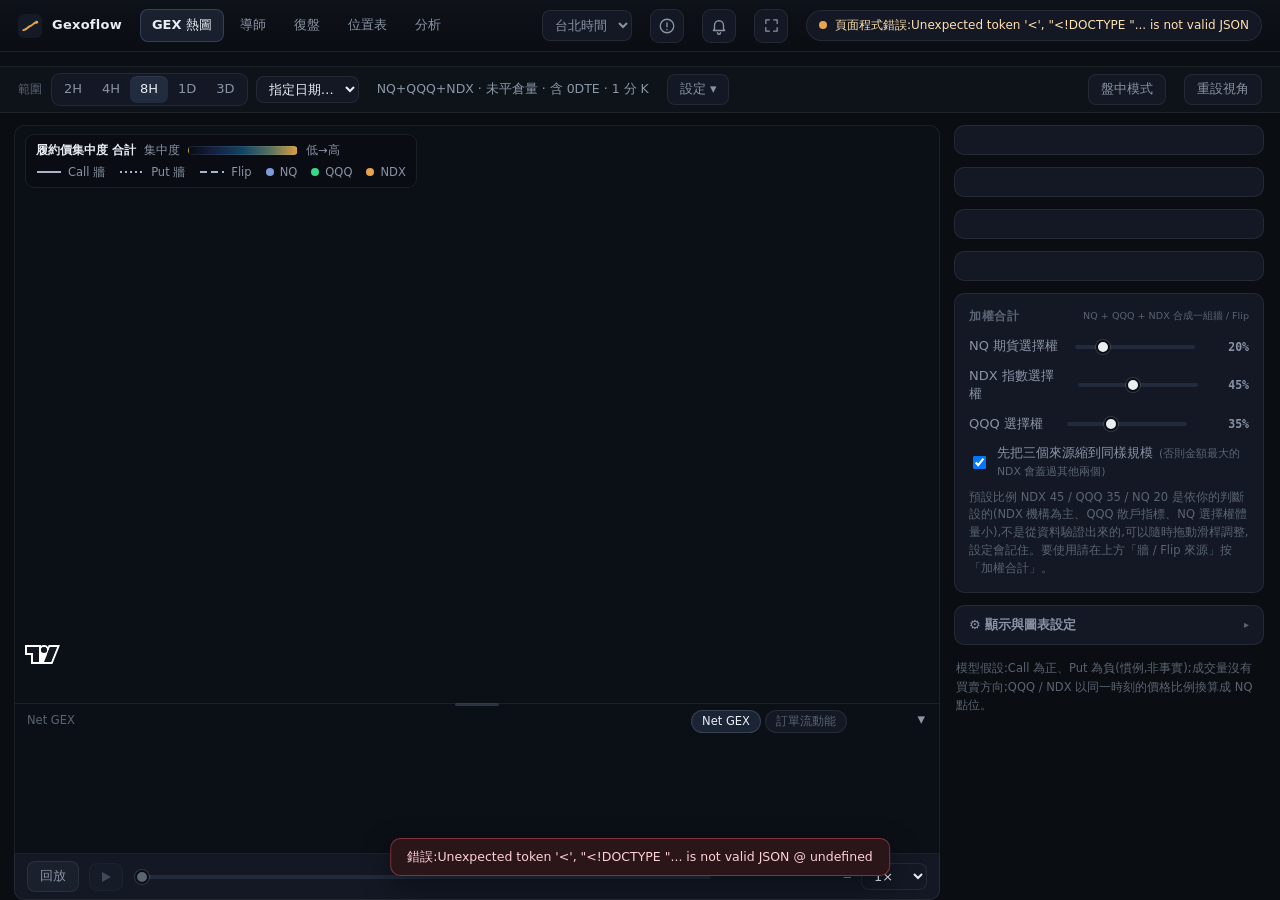
==== web/index.html @ 96965ccd "熱圖大單:0DTE 特別標注、popup 加到期資訊、移除觸/穿標記" ====
<!doctype html>
<html lang="zh-Hant">
<head>
<meta charset="utf-8">
<meta name="viewport" content="width=device-width, initial-scale=1">
<title>Gexoflow — NQ GEX 監控</title>
<link rel="icon" href="data:image/svg+xml,%3Csvg xmlns='http://www.w3.org/2000/svg' viewBox='0 0 32 32'%3E%3Crect width='32' height='32' rx='8' fill='%23151b26'/%3E%3Cpath d='M7 21.5 C 11.5 21.5 13.5 16.5 16.5 16 C 19 15.5 21.5 11 25 11' fill='none' stroke='%23e7a44c' stroke-width='2.6' stroke-linecap='round'/%3E%3Ccircle cx='25' cy='11' r='1.9' fill='%23e7a44c'/%3E%3C/svg%3E">
<link rel="stylesheet" href="style.css">
</head>
<body>
<div id="app">

  <header class="top">
    <div class="brand">
      <svg width="24" height="24" viewBox="0 0 32 32" aria-hidden="true"><rect width="32" height="32" rx="8" fill="#151b26"/><path d="M7 21.5 C 11.5 21.5 13.5 16.5 16.5 16 C 19 15.5 21.5 11 25 11" fill="none" stroke="#e7a44c" stroke-width="2.6" stroke-linecap="round"/><circle cx="25" cy="11" r="1.9" fill="#e7a44c"/></svg>
      <span>Gexoflow</span>
    </div>
    <nav class="tabs" id="tabs">
      <button class="on" data-tab="map">GEX 熱圖</button>
      <button data-tab="mentor">導師</button>
      <button data-tab="review">復盤</button>
      <button data-tab="table">位置表</button>
      <button data-tab="anly">分析</button>
      </nav>
    <div class="grow"></div>
    <label class="tzsel" title="圖上時間的時區">
      <select id="tz">
        <option value="Asia/Taipei">台北時間</option>
        <option value="America/New_York">紐約時間</option>
        <option value="UTC">UTC</option>
      </select>
    </label>
    <button class="hbtn" id="errbtn" title="錯誤紀錄(出錯時會亮起)" aria-label="錯誤紀錄"><svg width="18" height="18" viewBox="0 0 24 24" fill="none" stroke="currentColor" stroke-width="1.8" stroke-linecap="round" stroke-linejoin="round"><circle cx="12" cy="12" r="9"/><path d="M12 8v5M12 16.5v.5"/></svg><b id="errbadge" hidden>0</b></button>
    <button class="hbtn" id="bell" title="盤中特別情況(點開才會顯示)" aria-label="事件"><svg width="18" height="18" viewBox="0 0 24 24" fill="none" stroke="currentColor" stroke-width="1.8" stroke-linecap="round" stroke-linejoin="round"><path d="M6 16V11a6 6 0 0112 0v5l1.5 2h-15z"/><path d="M10 21a2 2 0 004 0"/></svg><b id="badge" hidden>0</b></button>
    <button class="hbtn" id="fs" title="全螢幕" aria-label="全螢幕"><svg width="17" height="17" viewBox="0 0 24 24" fill="none" stroke="currentColor" stroke-width="1.8" stroke-linecap="round" stroke-linejoin="round"><path d="M4 9V4h5M20 9V4h-5M4 15v5h5M20 15v5h-5"/></svg></button>
    <div class="pill" id="ofpill" hidden title="Bookmap 訂單流是否正在送資料"><i></i><span></span></div>
    <div class="pill" id="live"><i></i><span>連線中…</span></div>
  </header>
  <div class="glance" id="glance" role="status" aria-label="盤中摘要"></div>

  <!-- ============================== MAP ============================== -->
  <section id="view-map" class="view">
    <div class="toolbar" id="toolbar">
      <div class="grp"><span class="lbl">範圍</span>
        <div class="seg" data-key="range">
          <button data-v="2">2H</button><button data-v="4">4H</button><button data-v="8">8H</button><button data-v="24">1D</button><button data-v="72">3D</button>
        </div>
        <select id="daysel" title="看某一天的整個美股時段"><option value="">指定日期…</option></select>
      </div>
      <div class="tbx" id="tbx">
      <div class="grp"><span class="lbl">牆 / Flip 來源</span>
        <div class="chips" id="srcs">
          <button data-v="NQ" class="c-NQ">NQ</button><button data-v="QQQ" class="c-QQQ">QQQ</button><button data-v="NDX" class="c-NDX">NDX</button><button data-v="WGT" class="c-WGT" title="把 NQ、QQQ、NDX 依重要性加權合成一組牆與 Flip">加權合計</button>
        </div>
      </div>
      <div class="grp"><span class="lbl">權重</span>
        <div class="seg" data-key="basis"><button data-v="oi">未平倉量</button><button data-v="vol">成交量</button></div>
      </div>
      <div class="grp"><span class="lbl">到期日</span>
        <div class="seg" data-key="scope"><button data-v="all">全部</button><button data-v="ex0">排除0DTE</button><button data-v="zero">只看0DTE</button></div>
      </div>
      <div class="grp"><span class="lbl">K棒</span>
        <div class="seg" data-key="tf"><button data-v="1">1分</button><button data-v="5">5分</button><button data-v="15">15分</button></div>
      </div>
      <div class="grp tg"><span class="lbl">圖層</span>
        <div class="chips" id="layers">
          <button data-v="heat">熱圖</button><button data-v="lines">牆 / Flip</button><button data-v="band" title="每條牆與 Flip 旁邊的淡色支撐壓力帶">支撐壓力帶</button><button data-v="emband" title="今天 ±1σ 預期震幅:現價 ± 現價 × 近月(非0DTE)ATM 隱波 × √(1/365),上下兩條虛線 + 淡色通道">預期波動帶</button><button data-v="profile">側邊分布</button><button data-v="sub">副圖</button><button data-v="mscene" title="畫出 AI 導師最近一次的判定:從它說話的那根 K 線開始的方向箭頭、順向 40 點(判對)與反向 40 點(判錯)區間,以及它說的判錯價位;±40/30 分鐘是驗證用的規則,命中率未驗證">AI 判定窗</button><button data-v="mmarks" title="把 AI 導師的每則結論標在 K 線上:綠=命中、紅=未命中、灰=逾時/待結算;點標記看原文">AI 導師標記</button><button data-v="events">事件</button><button data-v="flmark" title="Bookmap 訂單流事件:吸收(盾牌)、冰山(菱形)、力竭(圓圈)、掃單(粗箭頭)。綠=偏多含意、紅=偏空含意;滑鼠移到上面看說明。需要 Windows 的 Bookmap bridge 更新版;規則是推測,未驗證">訂單流事件</button><button data-v="sqrib" title="主圖最上方一條細帶:綠 = 主動買盤動能,紅 = 主動賣盤動能(預設關閉)">動能條</button>
        </div>
      </div>
      <button class="ghost tmoreBtn" id="moreBtn" title="顯示/隱藏進階控制">更多 ▾</button>
      <div class="tmore" id="tmore" hidden>
        <div class="grp"><span class="lbl">熱圖類型</span>
          <div class="seg" data-key="heatMode"><button data-v="strike" title="各履約價上的選擇權部位有多集中">履約價集中度</button><button data-v="profile" title="假設價格到了某個位置,整體 GEX 會變成多少(flip 就是這條曲線過零的地方)">GEX 壓力</button><button data-v="charm" title="隨時間流逝,各價位的 delta 每天會增減多少">Charm</button></div>
        </div>
        <div class="grp"><span class="lbl">熱圖來源</span>
          <div class="seg" data-key="heatSrc"><button data-v="ALL">合計</button><button data-v="NQ">NQ</button><button data-v="QQQ">QQQ</button><button data-v="NDX">NDX</button></div>
        </div>
        <div class="grp"><span class="lbl">顯示</span>
          <div class="seg" data-key="lens" id="lensSeg"><button data-v="abs"></button><button data-v="net"></button><button data-v="call"></button><button data-v="put"></button></div>
        </div>
        <div class="grp"><span class="lbl">價格分組</span>
          <select id="bucket">
            <option value="5">5 點</option><option value="10">10 點</option><option value="25">25 點</option><option value="50">50 點</option><option value="100">100 點</option>
          </select>
        </div>
      </div>
      </div>
      <span class="tbsum" id="tbsum"></span>
      <button class="ghost" id="tbToggle" title="展開/收起圖表設定(來源、權重、到期日、K 棒、圖層…)">設定 ▾</button>
      <div class="grow"></div>
      <button class="ghost" id="preset" title="一鍵切到盤中常用設定:近 2 小時、加權合計、含 0DTE、1 分 K、導師標記開">盤中模式</button>
      <button class="ghost" id="reset" title="恢復縮放 (R)">重設視角</button>
    </div>

    <div class="body">
      <div class="stage">
        <div class="chartwrap">
          <div id="chart"></div>
          <div class="legend" id="legend"></div>
          <div class="tip" id="tip" hidden></div>
          <div class="sbar" id="sbar" hidden role="status"></div>
          <div class="busy" id="busy" hidden><span></span>計算牆與 flip…</div>
          <div class="empty" id="empty" hidden></div>
          <div class="evcard" id="evcard" hidden></div>
          <div class="drawer" id="drawer" hidden>
            <div class="dhead"><b>盤中特別情況</b><button class="x" id="drawerX" aria-label="關閉">×</button></div>
            <div class="dfilter" id="evFilter"><button data-v="surge">大量成交</button></div>
            <div class="dlist" id="dlist"></div>
            <div class="dfoot">只會在你點開時顯示,不會自己跳出來。</div>
          </div>
          <div class="mmini" id="mmini" hidden>
            <div class="mminiHead"><b>盤面指標(規則)</b><button class="x" id="mminiX" aria-label="關閉">×</button></div>
            <div class="mminiBody" id="mminiBody">—</div>
          </div>
        </div>
        <div class="subwrap" id="subwrap">
          <div class="subResize" id="subResize" title="上下拖曳調整副圖高度(雙擊恢復預設)"></div>
          <button class="subFold" id="subFold" title="收合/展開副圖" aria-label="收合副圖">▾</button>
          <div class="subtabs" id="subtabs"><button data-v="net" class="on">Net GEX</button><button data-v="sq" title="Bookmap 訂單流:累積 Delta 與每分鐘主動買賣淨量">訂單流動能</button></div>
          <div class="subtitle" id="subtitle">Net GEX</div>
          <div id="subchart"></div>
        </div>
        <div class="replay" id="replay">
          <button class="rbtn" id="rToggle" title="進入回放:用時間軸看每個時間點的熱圖與關卡">回放</button>
          <button class="rbtn icon" id="rPlay" disabled aria-label="播放">
            <svg width="14" height="14" viewBox="0 0 14 14"><path d="M3 2l9 5-9 5z" fill="currentColor"/></svg>
          </button>
          <input type="range" id="rSlider" min="0" max="0" value="0" disabled>
          <span class="rtime" id="rTime">—</span>
          <select id="rSpeed" title="播放速度"><option value="1">1×</option><option value="2">2×</option><option value="5">5×</option><option value="10">10×</option></select>
        </div>
      </div>

      <aside class="side">
        <div class="card" id="cardPrice"></div>
        <div class="card" id="cardRegime"></div>
        <div class="card" id="cardLevels"></div>
        <div class="card" id="cardBook"></div>
        <div class="card" id="cardWgt">
          <h3>加權合計<small>NQ + QQQ + NDX 合成一組牆 / Flip</small></h3>
          <label class="row"><span>NQ 期貨選擇權</span><input type="range" id="wNQ" min="0" max="100" step="5"><b id="wlNQ" class="wl"></b></label>
          <label class="row"><span>NDX 指數選擇權</span><input type="range" id="wNDX" min="0" max="100" step="5"><b id="wlNDX" class="wl"></b></label>
          <label class="row"><span>QQQ 選擇權</span><input type="range" id="wQQQ" min="0" max="100" step="5"><b id="wlQQQ" class="wl"></b></label>
          <label class="row chk"><input type="checkbox" id="wnorm"><span>先把三個來源縮到同樣規模<small>(否則金額最大的 NDX 會蓋過其他兩個)</small></span></label>
          <div class="note">預設比例 NDX 45 / QQQ 35 / NQ 20 是依你的判斷設的(NDX 機構為主、QQQ 散戶指標、NQ 選擇權體量小),不是從資料驗證出來的,可以隨時拖動滑桿調整,設定會記住。要使用請在上方「牆 / Flip 來源」按「加權合計」。</div>
        </div>
        <button class="settoggle" id="setToggle" type="button">⚙ 顯示與圖表設定 <span class="caret" id="setCaret">▸</span></button>
        <div id="setWrap" hidden>
        <div class="card" id="cardSettings">
          <h3>顯示調整</h3>
          <label class="row"><span>K棒配色</span><select id="candleStyle"><option value="mono">黑白</option><option value="rg">紅綠</option></select></label>
          <label class="row"><span>熱圖濃度</span><input type="range" id="alpha" min="20" max="100" step="5"></label>
          <label class="row"><span>對比拉開<small>(強調次要價位)</small></span><input type="range" id="compress" min="25" max="100" step="5"></label>
          <label class="row"><span>壓力帶寬度<small>(牆上下各幾點)</small></span><input type="range" id="bandW" min="5" max="80" step="5"></label>
          <label class="row"><span>壓力帶濃度</span><input type="range" id="bandA" min="10" max="90" step="5"></label>
          <label class="row chk"><input type="checkbox" id="follow"><span>滑鼠移動時,側邊分布跟著游標</span></label>
        </div>
        <div class="card" id="cardColors">
          <h3>熱圖顏色</h3>
          <label class="row"><span>配色組合</span><select id="palPreset"></select></label>
          <div class="pick"><label>集中度 低<input type="color" id="cLow"></label><label>中<input type="color" id="cMid"></label><label>高<input type="color" id="cHigh"></label></div>
          <div class="pick"><label>正值 / Call<input type="color" id="cPos"></label><label>負值 / Put<input type="color" id="cNeg"></label></div>
          <div class="pick"><label>牆線 NQ<input type="color" id="lcNQ"></label><label>QQQ<input type="color" id="lcQQQ"></label><label>NDX<input type="color" id="lcNDX"></label><label>加權<input type="color" id="lcWGT"></label></div>
          <div class="cbar" id="palBar"></div>
        </div>
        <div class="card" id="cardChart">
          <h3>圖表控制</h3>
          <label class="row chk"><input type="checkbox" id="gridH"><span>水平格線</span></label>
          <label class="row chk"><input type="checkbox" id="gridV"><span>垂直格線</span></label>
          <label class="row"><span>十字線</span><select id="cross"><option value="normal">自由</option><option value="magnet">吸附 K 棒</option><option value="hidden">隱藏</option></select></label>
          <label class="row"><span>價格軸</span><select id="pmode"><option value="0">一般</option><option value="1">對數</option><option value="2">百分比</option></select></label>
          <label class="row chk"><input type="checkbox" id="auto"><span>價格軸自動縮放<small>(關閉後可上下拖曳、Alt+滾輪縮放價格)</small></span></label>
          <label class="row chk"><input type="checkbox" id="pline"><span>現價線</span></label>
          <label class="row chk"><input type="checkbox" id="llabels"><span>關卡文字標籤</span></label>
          <label class="row chk"><input type="checkbox" id="stay"><span>滾輪縮放時固定最新 K 棒</span></label>
          <label class="row"><span>牆 / Flip 線粗細</span><input type="range" id="lw" min="1" max="6" step="1"></label>
          <label class="row"><span>右側留白</span><input type="range" id="roff" min="0" max="40" step="1"></label>
          <div class="btnrow"><button class="ghost" id="sideToggle">收起側欄</button><button class="ghost" id="reset2">重設視角</button></div>
        </div>
        </div>
        <p class="foot">模型假設:Call 為正、Put 為負(慣例,非事實);成交量沒有買賣方向;QQQ / NDX 以同一時刻的價格比例換算成 NQ 點位。</p>
      </aside>
    </div>
  </section>

  <!-- ============================== TABLE ============================== -->
  <section id="view-table" class="view hidden">
    <div class="tablepage">
      <div class="panel">
        <div class="phead"><h2>目前這一刻的關卡</h2><span class="muted" id="tNow"></span></div>
        <div id="tMatrix"></div>
      </div>
      <div class="panel">
        <div class="phead"><h2>每日首波關卡紀錄</h2>
          <div class="ctrl">
            <select id="hSrc"><option>NQ</option><option>QQQ</option><option>NDX</option><option>SUM</option></select>
            <select id="hBasis"><option value="OI">未平倉量</option><option value="VOL">成交量</option></select>
            <select id="hScope"><option value="ALL">全部到期日</option><option value="EX0">排除0DTE</option></select>
          </div>
        </div>
        <div id="tHist"></div>
      </div>
      <div class="panel">
        <div class="phead"><h2>最活躍履約價</h2>
          <div class="ctrl">
            <span class="muted" id="flowNow"></span>
            <select id="flowSrc"><option>NQ</option><option>QQQ</option><option>NDX</option></select>
            <select id="flowN"><option value="10">前 10</option><option value="20" selected>前 20</option><option value="40">前 40</option></select>
          </div>
        </div>
        <div class="flowsub">「成交增量」是兩次快照之間成交量的差,代表該履約價這段時間的熱度(成交量沒有買賣方向,所以不是多空訊號)。點選任一列會跳到地圖並定位該價位。</div>
        <div id="tFlow"></div>
      </div>
    </div>
  </section>

  <!-- ============================== ANALYSIS ============================== -->
  <section id="view-anly" class="view hidden">
    <div class="anlybar">
      <div class="grp"><span class="lbl">範圍</span>
        <div class="seg" data-key="range"><button data-v="2">2H</button><button data-v="4">4H</button><button data-v="8">8H</button><button data-v="24">1D</button><button data-v="72">3D</button></div>
      </div>
      <div class="grp" id="anlyPcrBasisGrp"><span class="lbl">P/C 基準</span>
        <div class="seg" data-key="anlyPcrBasis"><button data-v="vol">成交量</button><button data-v="oi">未平倉量</button></div>
      </div>
      <div class="grp" id="anlySkewSrcGrp" hidden><span class="lbl">偏斜來源</span>
        <div class="chips" id="anlySkewSrc"><button data-v="NQ" class="c-NQ">NQ</button><button data-v="QQQ" class="c-QQQ">QQQ</button><button data-v="NDX" class="c-NDX">NDX</button></div>
      </div>
      <div class="grp" id="anlyDivBasisGrp" hidden><span class="lbl">權重</span>
        <div class="seg" data-key="anlyDivBasis"><button data-v="oi">未平倉量</button><button data-v="vol">成交量</button></div>
      </div>
      <div class="grp" id="anlyDivScopeGrp" hidden><span class="lbl">到期日</span>
        <div class="seg" data-key="anlyDivScope"><button data-v="all">全部</button><button data-v="ex0">排除0DTE</button><button data-v="zero">只看0DTE</button></div>
      </div>
      <div class="grow"></div>
      <div class="anlytabs" id="anlyTabs">
        <button data-v="pcr">Put/Call 比</button>
        <button data-v="skew">IV 偏斜</button>
        <button data-v="div">三來源分歧</button>
      </div>
    </div>
    <div class="anlybody">
      <div class="anlyhead">
        <h2 id="anlyTitle">Put/Call 比</h2>
        <p id="anlySub"></p>
      </div>
      <div class="anlycharts">
        <div class="anlychart" id="pcrChart"></div>
        <div class="anlychart" id="skewChart" hidden></div>
        <div id="divCol" hidden>
          <div class="anlychart" id="divChart"></div>
          <div class="anlychart anlychart-sm" id="divSpreadChart"></div>
        </div>
      </div>
      <div class="anlynote" id="anlyNote"></div>
    </div>
  </section>

  <!-- ============================== MENTOR ============================== -->
  <section id="view-mentor" class="view hidden">
    <div class="mentorbar">
      <div class="grp"><span class="lbl">AI 導師自己整理原始數據下判斷(手動按);下方「盤面指標」是規則計分,不是導師</span></div>
      <div class="grow"></div>
      <button class="ghost" id="mentorRefresh" title="重新讀取下方「盤面指標」(規則計分)">更新盤面指標</button>
    </div>
    <div class="mentorbody">
      <div class="mentorcard aiCard" id="aiCard">
        <div class="aiHead"><b>AI 導師</b><small>原始數據版 · 手動觸發 · 自己整理數據、自己下判斷;每次判斷都存檔,用 ±40 點 / 30 分鐘自動判對錯</small></div>
        <div class="aiAsk">
          <input id="aiQ" type="text" placeholder="(選填)補充你的問題或情境,例如:剛剛跌破 29700,現在怎麼看?">
          <button class="ghost aiGo" id="aiGo">請 AI 導師看盤</button>
        </div>
        <div class="aiStatus" id="aiStatus">按下去會把最新原始數據(約 1 萬到 3 萬 token)送給 AI,要等 30–90 秒;每次估計不到 0.02 美元。</div>
        <div id="aiOut"></div>
        <div class="msec fold"><h4>AI 導師今天的紀錄與成績<small>點開看</small></h4><div id="aiHist" class="aiHist">讀取中…</div></div>
      </div>
      <div style="height:18px"></div>
      <div class="mentorcard" id="mentorCard">
        <div class="ruleTag"><b>盤面指標</b><small>規則計分(不是導師)· 價格動量占最大權重,方向容易跟著走勢跑,只當參考;AI 導師的結論看上面那張</small></div>
        <div class="mhead">
          <div class="mdir" id="mDir"><span class="arr">—</span><b>等待資料</b><em></em></div>
          <div class="mgauge">
            <div class="mgaugeTrack" id="mGaugeTrack"><span id="mGaugeMark"></span></div>
            <div class="mgaugeLbl"><span>偏空</span><span>0</span><span>偏多</span></div>
          </div>
          <div class="mconf">
            <svg viewBox="0 0 72 72"><circle class="bg" cx="36" cy="36" r="30"/><circle class="fg" id="mConfArc" cx="36" cy="36" r="30"/></svg>
            <span class="mconfNum" id="mConf">—</span>
            <span class="mconfLbl">信心度</span>
          </div>
        </div>
        <p class="mmeta" id="mMeta"></p>
        <p class="msplit" id="mSplit"></p>
        <p class="mheadline" id="mHeadline"></p>
        <div class="msec"><h4>盤面指標圖<small>規則版方向 + 價位 · 色塊=±40 點判定窗(未驗證)</small></h4><div id="mLadder"></div></div>
        <div class="msec"><h4>關鍵價位</h4><div class="mkeys" id="mKeys"></div></div>
        <div class="mverify" id="mVerify" hidden></div>
        <div class="msec" style="border-top:1px solid var(--line);padding-top:12px">
          <h4>問導師(舊版)<small>吃的是整理過的數據(含規則版方向分數),只當快速問答;要正式判斷請用上面的 AI 導師</small></h4>
          <div style="display:flex;gap:8px;margin-top:8px">
            <input id="askInput" type="text" placeholder="例如:現在適合做多嗎?停損放哪?" style="flex:1;min-width:0;background:var(--panel);border:1px solid var(--line);border-radius:8px;padding:8px 10px;color:var(--text);font-size:13px">
            <button class="ghost" id="askSend">送出</button>
          </div>
          <div style="margin-top:10px">
            <button class="ghost" id="askPlay" hidden>唸出來</button>
          </div>
          <div id="askAnswer" style="margin-top:10px;white-space:pre-wrap;color:var(--text);line-height:1.65;font-size:13px"></div>
          <div id="askLadder"></div>
        </div>
        <div class="msec fold closed"><h4>導師完整說明<small>點開看整段文字</small></h4><div class="mnarr" id="mNarrative"></div></div>
        <div class="msec"><h4>即時多空儀表板<small>各指標當下多空 · 隨快照自動更新</small></h4>
          <div class="mdash" id="mGauge"></div>
        </div>
        <div class="msrcs" id="mSrcs"></div>
        <div class="msec fold closed"><h4>交易者視角<small>NQ 期貨交易者 · 0DTE 結構反推,非真實 DOM</small></h4><div id="mTrader"></div></div>
        <div class="msec fold closed"><h4>參與者結構<small>NQ / QQQ / NDX · 0DTE · 價內 / 價外 / 深價外 · 結構推測,非實際大單</small></h4><div id="mParts"></div></div>
        <div class="msec fold closed"><h4>做市商對沖<small>0DTE</small></h4><p class="mdeal" id="mDealer"></p></div>
        <div class="msec fold closed"><h4>未來五分鐘</h4><p class="mshort" id="mShort"></p></div>
        <div class="msec fold closed"><h4>細部訊號<small>NQ 來源</small></h4><div class="msigs" id="mSigs"></div></div>
        <p class="mdisclaimer" id="mDisclaimer"></p>
      </div>
    </div>
  </section>

  <section id="view-review" class="view hidden">
    <div class="mentorbar">
      <div class="grp"><span class="lbl">導師每則評論都存檔;程式用 1 分 K 判定之後 30 分鐘先碰 +40 還是 −40(對錯不由 AI 決定)</span></div>
    </div>
    <div class="mentorbody">
      <div class="mentorcard" id="reviewCard">
        <div class="msec" id="mDailyBox"><h4>導師日結<small>評論存檔 · 命中率對照永遠做多 / 做空</small></h4>
          <div class="mdailyBar">
            <input type="date" id="dailyDay"> <select id="dailyScope"><option value="session">盤中 09:30–13:30 ET</option><option value="all">全天</option></select>
            <button class="ghost" id="dailyLoad">載入</button> <button class="ghost" id="dailyGen">請導師寫總結</button>
          </div>
          <div id="dailyOut" class="mdailyOut"></div>
        </div>
      </div>
    </div>
  </section>

</div>
<div class="errdrawer" id="errdrawer" hidden>
  <div class="errdhead"><b>錯誤紀錄</b><span class="errdsub">出錯時會自動記在這裡,不用再查伺服器 log</span><button class="x" id="errdrawerX" aria-label="關閉">×</button></div>
  <div class="errlist" id="errlist"></div>
  <div class="errdft"><button class="ghost" id="errClear">清空顯示</button><span>伺服器端最多保留最近 100 筆</span></div>
</div>
<div class="toast" id="toast" hidden></div>
<script src="lwc.js"></script>
<script src="app.js"></script>
</body>
</html>
---- web/style.css ----
:root{
  --bg:#0a0d12; --bg2:#0e1219; --panel:#131824; --panel2:#1a212c; --line:rgba(255,255,255,.075); --line2:rgba(255,255,255,.13);
  --text:#e9edf4; --muted:#8a93a4; --dim:#5a6472;
  --up:#2bc08b; --dn:#ff5c6c; --amber:#e7a44c; --blue:#7d9bd9; --accent:#e7a44c;
  --NQ:#7d9bd9; --QQQ:#39d98a; --NDX:#e7a44c;
  --r:10px; --mono:ui-monospace,"SF Mono",SFMono-Regular,Menlo,Consolas,monospace;
  --sans:-apple-system,BlinkMacSystemFont,"SF Pro Text","PingFang TC","Noto Sans TC","Microsoft JhengHei",system-ui,sans-serif;
}
*{box-sizing:border-box}
html,body{height:100%;margin:0}
body{background:var(--bg);color:var(--text);font:13px/1.45 var(--sans);-webkit-font-smoothing:antialiased;overflow:hidden}
button,select,input{font:inherit;color:inherit}
button{cursor:pointer}
.hidden,[hidden]{display:none!important}
.grow{flex:1}
.muted{color:var(--muted)}
#app{display:flex;flex-direction:column;height:100vh}

/* ---------- header ---------- */
.top{display:flex;align-items:center;gap:18px;height:52px;padding:0 18px;border-bottom:1px solid var(--line);background:linear-gradient(180deg,#0e1219,#0a0d12)}
.brand{display:flex;align-items:center;gap:10px;font-weight:650;letter-spacing:.02em}
.tabs{display:flex;gap:4px}
.tabs button{background:none;border:0;padding:7px 12px;border-radius:8px;color:var(--muted);font-weight:550}
.tabs button:hover{color:var(--text);background:rgba(255,255,255,.04)}
.tabs button.on{color:var(--text);background:rgba(125,155,217,.12);box-shadow:inset 0 0 0 1px rgba(125,155,217,.25)}
.tzsel select{background:var(--panel);border:1px solid var(--line);border-radius:8px;padding:6px 8px;color:var(--muted)}
.pill{display:flex;align-items:center;gap:8px;padding:6px 12px;border-radius:999px;background:var(--panel);border:1px solid var(--line);color:var(--muted);font-size:12px;white-space:nowrap}
.pill i{width:8px;height:8px;border-radius:50%;background:var(--dim)}
.pill.live{color:#bff0dc}.pill.live i{background:var(--up);box-shadow:0 0 0 0 rgba(38,201,139,.6);animation:pulse 2s infinite}
.pill.warn{color:#ffe0b0}.pill.warn i{background:var(--amber)}
.pill.bad{color:#ffd3d8;border-color:rgba(255,92,108,.45)}.pill.bad i{background:var(--dn)}
.sbar{position:absolute;top:10px;left:50%;transform:translateX(-50%);z-index:8;max-width:calc(100% - 200px);padding:8px 16px;border-radius:10px;font-size:13px;line-height:1.5;text-align:center;backdrop-filter:blur(4px)}
.sbar.bad{background:rgba(255,92,108,.16);border:1px solid rgba(255,92,108,.55);color:#ffd3d8}
.sbar.warn{background:rgba(231,164,76,.14);border:1px solid rgba(231,164,76,.5);color:#ffe0b0}
@media (max-width:700px){.sbar{max-width:calc(100% - 24px);font-size:12px}}
@keyframes pulse{0%{box-shadow:0 0 0 0 rgba(38,201,139,.55)}70%{box-shadow:0 0 0 7px rgba(38,201,139,0)}100%{box-shadow:0 0 0 0 rgba(38,201,139,0)}}

/* ---------- toolbar ---------- */
.view{flex:1;min-height:0;display:flex;flex-direction:column}
.toolbar{display:flex;flex-wrap:wrap;align-items:center;gap:8px 18px;padding:10px 18px;border-bottom:1px solid var(--line);background:var(--bg2)}
.grp{display:flex;align-items:center;gap:8px}
.lbl{color:var(--dim);font-size:11.5px;letter-spacing:.04em}
.seg{display:inline-flex;background:var(--panel);border:1px solid var(--line);border-radius:9px;padding:2px}
.seg button{background:none;border:0;padding:4px 10px;border-radius:7px;color:var(--muted);white-space:nowrap}
.seg button:hover{color:var(--text)}
.seg button.on{background:#222c3f;color:var(--text);box-shadow:0 1px 0 rgba(255,255,255,.06) inset}
.chips{display:inline-flex;gap:6px}
.chips button{background:var(--panel);border:1px solid var(--line);color:var(--dim);border-radius:999px;padding:4px 11px}
.chips button:hover{color:var(--text)}
.chips button.on{color:var(--text);border-color:var(--line2);background:#1b2434}
#srcs button.on{color:#0a0d12;font-weight:650;border-color:transparent}
#srcs .c-NQ.on{background:var(--NQ)}#srcs .c-QQQ.on{background:var(--QQQ)}#srcs .c-NDX.on{background:var(--NDX)}
select{background:var(--panel);border:1px solid var(--line);border-radius:8px;padding:4px 8px;color:var(--text)}
.ghost{background:var(--panel);border:1px solid var(--line);border-radius:8px;padding:5px 12px;color:var(--muted)}
.ghost:hover{color:var(--text);border-color:var(--line2)}

/* ---------- body ---------- */
.body{flex:1;min-height:0;display:grid;grid-template-columns:minmax(0,1fr) 340px}
.stage{display:flex;flex-direction:column;min-width:0;min-height:0;padding:12px 0 0 14px}
.chartwrap{position:relative;flex:1;min-height:200px;border:1px solid var(--line);border-radius:var(--r) var(--r) 0 0;background:#0b0f16;overflow:hidden}
#chart{position:absolute;inset:0}
.legend{position:absolute;left:10px;top:8px;z-index:3;pointer-events:none;display:flex;flex-direction:column;gap:5px;max-width:72%;padding:7px 10px;border-radius:9px;background:rgba(10,13,19,.74);border:1px solid var(--line);backdrop-filter:blur(4px)}
.legend .ohlc{font:12px var(--mono);color:var(--muted)}
.legend .ohlc b{color:var(--text);font-weight:600;margin-right:10px}
.legend .keys{display:flex;flex-wrap:wrap;gap:4px 14px;font-size:11.5px;color:var(--muted)}
.legend .k{display:inline-flex;align-items:center;gap:6px}
.legend svg{display:block}
.tip{position:absolute;z-index:5;pointer-events:none;min-width:190px;padding:10px 12px;border-radius:10px;background:rgba(17,22,32,.96);border:1px solid var(--line2);box-shadow:0 10px 30px rgba(0,0,0,.45);font-size:12px;backdrop-filter:blur(6px)}
.tip .t{color:var(--muted);margin-bottom:6px;font-size:11.5px}
.tip .big{font:600 14px var(--mono);margin-bottom:6px}
.tip .r{display:flex;justify-content:space-between;gap:16px;font:12px var(--mono)}
.tip .r span:first-child{color:var(--muted);font-family:var(--sans)}
.up{color:var(--up)}.dn{color:var(--dn)}
.busy{position:absolute;right:92px;top:12px;z-index:4;display:flex;align-items:center;gap:8px;padding:5px 10px;border-radius:999px;background:rgba(17,22,32,.9);border:1px solid var(--line);color:var(--muted);font-size:11.5px}
.busy span{width:10px;height:10px;border-radius:50%;border:2px solid var(--line2);border-top-color:var(--accent);animation:spin .8s linear infinite}
@keyframes spin{to{transform:rotate(360deg)}}
.empty{position:absolute;inset:0;z-index:6;display:flex;align-items:center;justify-content:center;text-align:center;color:var(--muted);background:#0b0f16;padding:30px;line-height:1.8}
.subwrap{position:relative;height:150px;border:1px solid var(--line);border-top:0;background:#0b0f16}
.subwrap.off{display:none}
.subwrap.tall{height:210px}
#subchart{position:absolute;inset:0}
.subtabs{position:absolute;right:92px;top:6px;z-index:4;display:flex;gap:4px}
.subtabs button{background:var(--panel);border:1px solid var(--line);color:var(--dim);border-radius:999px;padding:2px 10px;font-size:11.5px}
.subtabs button:hover{color:var(--text)}
.subtabs button.on{color:var(--text);border-color:var(--line2);background:#1b2434}
.subtitle{position:absolute;left:12px;top:8px;z-index:3;color:var(--dim);font-size:11.5px;pointer-events:none}
.replay{display:flex;align-items:center;gap:10px;height:46px;padding:0 12px;border:1px solid var(--line);border-top:0;border-radius:0 0 var(--r) var(--r);background:var(--panel)}
.rbtn{background:var(--panel2);border:1px solid var(--line);border-radius:8px;padding:5px 12px;color:var(--muted)}
.rbtn:hover:not(:disabled){color:var(--text);border-color:var(--line2)}
.rbtn.on{color:#0a0d12;background:var(--amber);border-color:transparent;font-weight:650}
.rbtn.icon{padding:6px 9px;display:inline-flex}
.rbtn:disabled{opacity:.4;cursor:default}
.rtime{min-width:128px;text-align:right;font:12px var(--mono);color:var(--muted)}
input[type=range]{-webkit-appearance:none;appearance:none;background:transparent;height:20px;flex:1}
input[type=range]::-webkit-slider-runnable-track{height:4px;border-radius:4px;background:#222b3c}
input[type=range]::-webkit-slider-thumb{-webkit-appearance:none;width:14px;height:14px;margin-top:-5px;border-radius:50%;background:var(--text);border:2px solid #0a0d12;box-shadow:0 0 0 1px var(--line2)}
input[type=range]:disabled::-webkit-slider-thumb{background:var(--dim)}
input[type=range]::-moz-range-track{height:4px;border-radius:4px;background:#222b3c}
input[type=range]::-moz-range-thumb{width:12px;height:12px;border-radius:50%;background:var(--text);border:2px solid #0a0d12}

/* ---------- side ---------- */
.side{overflow:auto;padding:12px 16px 20px 14px;display:flex;flex-direction:column;gap:12px}
.card{background:var(--panel);border:1px solid var(--line);border-radius:var(--r);padding:14px}
.card h3{margin:0 0 10px;font-size:11.5px;font-weight:600;letter-spacing:.06em;color:var(--dim);text-transform:none;display:flex;justify-content:space-between;align-items:center}
.card h3 small{font-weight:400;color:var(--dim);letter-spacing:0}
.px{display:flex;align-items:baseline;gap:10px}
.px .n{font:650 28px var(--mono);letter-spacing:-.01em}
.px .d{font:13px var(--mono)}
.sub{color:var(--muted);font-size:12px;margin-top:4px}
.srcrow{display:grid;grid-template-columns:44px 1fr auto;gap:2px 10px;align-items:center;padding:9px 0;border-top:1px solid var(--line)}
.srcrow:first-of-type{border-top:0;padding-top:2px}
.srcrow .nm{font-weight:650;display:flex;align-items:center;gap:6px}
.srcrow .nm i{width:8px;height:8px;border-radius:50%}
.srcrow .fl{font:13px var(--mono)}
.srcrow .badge{justify-self:end;font-size:11px;padding:2px 8px;border-radius:999px;border:1px solid var(--line2);color:var(--muted)}
.badge.above{color:#bff0dc;border-color:rgba(38,201,139,.4);background:rgba(38,201,139,.08)}
.badge.below{color:#ffc3ca;border-color:rgba(255,92,108,.4);background:rgba(255,92,108,.08)}
.srcrow .meta{grid-column:2 / 4;font-size:11.5px;color:var(--muted)}
.note{margin-top:8px;color:var(--dim);font-size:11.5px;line-height:1.55}
.lv{display:grid;grid-template-columns:10px 1fr auto auto;gap:8px;align-items:center;padding:6px 0;border-top:1px solid var(--line)}
.lv:first-of-type{border-top:0}
.lv i{width:10px;height:3px;border-radius:2px}
.lv .p{font:12.5px var(--mono)}
.lv .dist{font:12px var(--mono);min-width:64px;text-align:right}
.lv .nm{color:var(--text);font-size:12.5px}
.row{display:flex;align-items:center;justify-content:space-between;gap:12px;margin:8px 0;color:var(--muted)}
.row small{color:var(--dim);margin-left:6px}
.row input[type=range]{max-width:120px}
.row.chk{justify-content:flex-start;gap:8px;line-height:1.4}
.foot{margin:2px 2px 0;color:var(--dim);font-size:11.5px;line-height:1.6}

/* ---------- table page ---------- */
.tablepage{flex:1;overflow:auto;padding:16px 18px 30px;display:flex;flex-direction:column;gap:16px;max-width:1280px;width:100%;margin:0 auto}
.panel{background:var(--panel);border:1px solid var(--line);border-radius:var(--r);padding:16px 18px}
.phead{display:flex;align-items:center;justify-content:space-between;gap:12px;margin-bottom:12px}
.phead h2{margin:0;font-size:15px}
.ctrl{display:flex;gap:8px}
table.t{width:100%;border-collapse:collapse;font-size:12.5px}
table.t th{color:var(--dim);font-weight:550;text-align:right;padding:6px 10px;border-bottom:1px solid var(--line2);white-space:nowrap}
table.t th:first-child,table.t td:first-child{text-align:left}
table.t td{padding:8px 10px;text-align:right;border-bottom:1px solid var(--line);font-family:var(--mono)}
table.t td small{display:block;color:var(--dim);font-size:11px}
table.t td.nm{font-family:var(--sans);font-weight:650}
table.t tr:hover td{background:rgba(255,255,255,.025)}
.grouphead th{text-align:center;color:var(--muted);border-bottom:0;padding-bottom:0}
.gap{border-left:1px solid var(--line)}

.toast{position:fixed;left:50%;bottom:24px;transform:translateX(-50%);z-index:50;padding:9px 16px;border-radius:10px;background:#2a1519;border:1px solid rgba(255,92,108,.4);color:#ffd0d5;font-size:12.5px;box-shadow:0 10px 30px rgba(0,0,0,.4)}
.errdrawer{position:fixed;right:14px;top:56px;width:360px;max-width:calc(100vw - 28px);max-height:70vh;z-index:60;display:flex;flex-direction:column;border-radius:14px;background:rgba(15,20,30,.98);border:1px solid var(--line2);box-shadow:0 14px 40px rgba(0,0,0,.55)}
.errdhead{display:flex;align-items:flex-start;gap:10px;padding:12px 14px 8px}
.errdhead b{font-size:14px}
.errdsub{flex:1;font-size:11px;color:var(--dim);margin-top:2px}
.errdrawer .x{background:none;border:0;color:var(--muted);font-size:20px;line-height:1}
.errlist{flex:1;overflow:auto;padding:0 8px}
.errit{padding:8px;border-top:1px solid var(--line)}
.errit:first-child{border-top:0}
.errit .ett{font-size:11.5px;color:var(--muted)}
.errit .ett b{color:var(--amber)}
.errit .emsg{font-size:12px;color:var(--text);margin-top:2px;line-height:1.5;word-break:break-word}
.errdft{display:flex;justify-content:space-between;align-items:center;padding:8px 14px;font-size:11px;color:var(--dim);border-top:1px solid var(--line)}

@media (max-width:1100px){.body{grid-template-columns:1fr}.side{display:none}}

/* ---------- v2 additions ---------- */
.hbtn{position:relative;display:grid;place-items:center;width:34px;height:34px;border-radius:9px;background:var(--panel);border:1px solid var(--line);color:var(--muted)}
.hbtn:hover{color:var(--text);border-color:var(--line2)}
.hbtn b{position:absolute;top:-5px;right:-5px;min-width:17px;height:17px;padding:0 4px;border-radius:9px;background:var(--amber);color:#1a1205;font:700 10.5px/17px var(--sans);text-align:center}
.cbar{height:9px;border-radius:5px;background:#0b0f16;border:1px solid var(--line);margin-top:2px}
.legend .heatinfo{display:flex;align-items:center;gap:8px;font-size:11.5px;color:var(--muted)}
.legend .heatinfo .cbar{width:110px;margin:0}
.pick{display:flex;gap:12px;margin:8px 0}
.pick label{display:flex;flex-direction:column;gap:4px;font-size:11.5px;color:var(--muted)}
.pick input[type=color]{width:46px;height:26px;padding:0;border:1px solid var(--line2);border-radius:6px;background:none;cursor:pointer}
.btnrow{display:flex;gap:8px;margin-top:10px}
.body.nosidebar{grid-template-columns:minmax(0,1fr) 0}
.body.nosidebar .side{display:none}
.card .bk{display:grid;grid-template-columns:44px 1fr 56px;align-items:center;gap:8px;margin:7px 0;font-size:12px}
.card .bk .nm{font-weight:600}
.card .dv{position:relative;height:10px;border-radius:5px;background:#0b0f16;border:1px solid var(--line)}
.card .dv::after{content:"";position:absolute;left:50%;top:-2px;bottom:-2px;width:1px;background:var(--line2)}
.card .dv i{position:absolute;top:1px;bottom:1px;border-radius:3px}
.card .bk .v{text-align:right;font-family:var(--mono);font-size:11.5px}
.card table.mini{width:100%;border-collapse:collapse;font-size:11.5px;margin-top:8px}
.card table.mini td,.card table.mini th{padding:3px 4px;text-align:right;font-weight:400;border-top:1px solid var(--line)}
.card table.mini th:first-child,.card table.mini td:first-child{text-align:left;color:var(--muted)}
.card .pc{display:flex;height:6px;border-radius:3px;overflow:hidden;margin-top:3px}
.evcard{position:absolute;z-index:6;width:300px;padding:14px 15px;border-radius:14px;background:rgba(18,23,33,.97);border:1px solid var(--line2);box-shadow:0 14px 40px rgba(0,0,0,.55)}
.evcard .chip{display:inline-block;padding:2px 9px;border-radius:999px;font-size:10.5px;letter-spacing:.08em;font-weight:650;background:rgba(231,164,76,.14);color:var(--amber)}
.evcard .x{position:absolute;right:10px;top:8px;background:none;border:0;color:var(--muted);font-size:18px;line-height:1}
.evcard h4{margin:9px 0 2px;font-size:17px;font-weight:650}
.evcard .when{color:var(--muted);font-size:11.5px;margin-bottom:8px}
.evcard .r{display:flex;justify-content:space-between;gap:10px;padding:4px 0;border-top:1px solid var(--line);font-size:12.5px}
.evcard .r span:first-child{color:var(--muted)}
.evcard .more{margin-top:8px;background:none;border:0;color:var(--blue);padding:0;font-size:12px}
.evcard .det{margin-top:6px;font-size:11.8px;color:var(--muted);line-height:1.6}
.drawer{position:absolute;right:10px;top:10px;bottom:10px;width:310px;z-index:7;display:flex;flex-direction:column;border-radius:14px;background:rgba(15,20,30,.98);border:1px solid var(--line2);box-shadow:0 14px 40px rgba(0,0,0,.55)}
.drawer .dhead{display:flex;justify-content:space-between;align-items:center;padding:12px 14px 6px}
.drawer .x{background:none;border:0;color:var(--muted);font-size:20px;line-height:1}
.drawer .dfilter{display:flex;gap:6px;padding:0 14px 8px}
.drawer .dfilter button{background:var(--panel);border:1px solid var(--line);border-radius:999px;color:var(--dim);padding:3px 10px;font-size:11.5px}
.drawer .dfilter button.on{color:var(--text);background:#1b2434;border-color:var(--line2)}
.drawer .dlist{flex:1;overflow:auto;padding:0 8px}
.drawer .it{display:flex;gap:10px;padding:8px 8px;border-radius:9px;cursor:pointer;align-items:flex-start}
.drawer .it:hover{background:rgba(255,255,255,.05)}
.drawer .ic{flex:none;width:22px;height:22px;border-radius:50%;display:grid;place-items:center;font-size:11px;font-weight:700;color:#0a0d12}
.drawer .it .tt{font-size:12.5px}.drawer .it .ss{font-size:11px;color:var(--muted)}
.drawer .dfoot{padding:8px 14px;font-size:11px;color:var(--dim);border-top:1px solid var(--line)}
.legend .heatinfo b{color:var(--text);font-weight:600}

#srcs .c-WGT.on{background:#ff7ad9}
.card .wl{width:38px;text-align:right;font:600 11.5px var(--mono);color:var(--muted)}
.card .row input[type=range]{flex:1}

/* ---------- analysis page ---------- */
.anlybar{display:flex;flex-wrap:wrap;align-items:center;gap:8px 18px;padding:10px 18px;border-bottom:1px solid var(--line);background:var(--bg2)}
.anlytabs{display:inline-flex;background:var(--panel);border:1px solid var(--line);border-radius:999px;padding:3px}
.anlytabs button{background:none;border:0;padding:5px 14px;border-radius:999px;color:var(--muted);white-space:nowrap;font-weight:550}
.anlytabs button:hover{color:var(--text)}
.anlytabs button.on{background:#1b2434;color:var(--text);box-shadow:inset 0 0 0 1px var(--line2)}
.anlybody{flex:1;min-height:0;display:flex;flex-direction:column;padding:16px 18px 22px;max-width:1280px;width:100%;margin:0 auto}
.anlyhead{display:flex;flex-direction:column;gap:4px;margin-bottom:12px}
.anlyhead h2{margin:0;font-size:16px;letter-spacing:.01em}
.anlyhead p{margin:0;color:var(--muted);font-size:12.5px;line-height:1.5}
.anlycharts{flex:1;min-height:0;display:flex;flex-direction:column;gap:12px}
.anlychart{flex:1;min-height:260px;border:1px solid var(--line);border-radius:var(--r);background:#0b0f16;overflow:hidden;position:relative}
.anlychart-sm{flex:none;height:150px;min-height:0}
#divCol{flex:1;min-height:0;display:flex;flex-direction:column;gap:12px}
.anlynote{flex:none;margin-top:12px;padding:12px 15px;border:1px solid var(--line);border-radius:var(--r);background:var(--panel);color:var(--muted);font-size:12.5px;line-height:1.6}
.anlynote b{color:var(--text);font-weight:600}

/* ---------- active-strike table ---------- */
.flowsub{color:var(--muted);font-size:12px;margin:-4px 0 12px}
table.t.flow td.strike{cursor:pointer;color:var(--blue);font-weight:600}
table.t.flow tr[data-strike]{cursor:pointer}
table.t.flow tr[data-strike]:hover td.strike{text-decoration:underline}
table.t.flow th.sorted{color:var(--text)}
table.t.flow th.sorted::after{content:" ↓";color:var(--amber)}
table.t.flow th.sorted.up::after{content:" ↑"}
.pc{display:flex;height:6px;border-radius:3px;overflow:hidden;background:#0b0f16;border:1px solid var(--line)}
.pc i{display:block;height:100%}
.pc i:first-child{margin-right:1px}

/* ---------- mentor page ---------- */
.mentorbar{display:flex;flex-wrap:wrap;align-items:center;gap:8px 18px;padding:10px 18px;border-bottom:1px solid var(--line);background:var(--bg2)}
.mentorbody{flex:1;min-height:0;overflow-y:auto;padding:22px 18px 34px}
.mentorcard{max-width:880px;margin:0 auto;display:flex;flex-direction:column;gap:14px;padding:22px 24px;background:linear-gradient(180deg,var(--panel2),var(--panel));border:1px solid var(--line);border-radius:16px}
.mhead{display:flex;align-items:center;gap:26px;flex-wrap:wrap}
.mdir{display:flex;align-items:center;gap:9px;min-width:150px}
.mdir .arr{font-size:30px;line-height:1}
.mdir b{font-size:26px;letter-spacing:.02em}
.mdir em{font-size:11.5px;font-style:normal;padding:2px 9px;border-radius:999px;background:var(--panel);border:1px solid var(--line);color:var(--muted)}
.mdir.up .arr,.mdir.up b{color:var(--up)}
.mdir.dn .arr,.mdir.dn b{color:var(--dn)}
.mgauge{flex:1;min-width:230px;display:flex;flex-direction:column;gap:6px}
.mgaugeTrack{position:relative;height:10px;border-radius:6px;background:linear-gradient(90deg,var(--dn),#33404f 50%,var(--up));opacity:.85}
#mGaugeMark{position:absolute;top:50%;left:50%;width:16px;height:16px;border-radius:50%;background:#fff;border:3px solid #0a0d12;transform:translate(-50%,-50%);box-shadow:0 0 0 1px var(--line2);transition:left .45s ease}
.mgaugeLbl{display:flex;justify-content:space-between;font-size:10.5px;color:var(--dim);letter-spacing:.03em}
.mconf{position:relative;display:flex;flex-direction:column;align-items:center;min-width:92px}
.mconf svg{width:72px;height:72px;transform:rotate(-90deg)}
.mconf circle{fill:none;stroke-width:7}
.mconf circle.bg{stroke:rgba(255,255,255,.08)}
.mconf circle.fg{stroke:var(--up);stroke-linecap:round;transition:stroke-dashoffset .5s ease,stroke .3s ease}
.mconfNum{position:absolute;top:25px;font:700 17px/1 var(--sans)}
.mconfLbl{font-size:10.5px;color:var(--dim);margin-top:2px}
.mmeta{margin:0;font-size:12px;color:var(--muted);line-height:1.5}
.mmeta .warn{color:var(--amber)}
.msplit{margin:0;font-size:12px;color:var(--muted);line-height:1.5}
.msplit .upc{color:var(--up,#26a69a)}.msplit .dnc{color:var(--dn,#ef5350)}
.msplitT{display:block;font-size:11px;opacity:.85}
.mverify{display:flex;align-items:center;gap:12px;flex-wrap:wrap;padding:10px 12px;background:var(--bg2);border:1px solid var(--line);border-radius:10px;font-size:12.5px}
.mverify[hidden]{display:none}
.mvbadge{flex:none;font:700 12px/1 var(--mono);padding:6px 10px;border-radius:8px;border:1px solid}
.mvbadge.hit{color:var(--up);border-color:rgba(38,201,139,.35);background:rgba(38,201,139,.1)}
.mvbadge.miss{color:var(--dn);border-color:rgba(255,92,108,.35);background:rgba(255,92,108,.1)}
.mvbadge.und{color:var(--amber);border-color:rgba(231,164,76,.35);background:rgba(231,164,76,.1)}
.mvtxt{display:flex;flex-direction:column;gap:2px;min-width:0}
.mvtxt b{font-size:11px;color:var(--muted);letter-spacing:.02em}
.mvtxt span{font-family:var(--mono);font-size:12px;color:var(--text)}
.mvtxt .dim{font-family:var(--sans);font-size:11.5px}
.mvtrack{display:flex;align-items:center;gap:8px;margin-left:auto;font:600 12px/1 var(--mono)}
.mvtrack b{font-size:11px;color:var(--muted)}
.mvtrack .hit{color:var(--up)}
.mvtrack .miss{color:var(--dn)}
.mvtrack .und{color:var(--amber)}
.mvtrack em{font-style:normal;font-size:11px;color:var(--dim)}
.mnarr{margin:0;font-size:14.5px;line-height:1.75;color:var(--text);padding:14px 16px;background:rgba(125,155,217,.07);border:1px solid rgba(125,155,217,.16);border-radius:10px}
.dim{color:var(--dim)}
.msrcs{display:flex;gap:10px;flex-wrap:wrap}
.msrc{display:flex;align-items:center;gap:8px;padding:8px 12px;background:var(--bg2);border:1px solid var(--line);border-radius:10px;font-size:12px}
.msrcN{font-weight:700;font-size:13px}
.msrcD{color:var(--muted)}
.msrc b{font:600 15px/1 var(--mono)}
.msrc em{font-style:normal;font-size:10.5px;color:var(--dim)}
.msrc.up b,.msrc.up .msrcD{color:var(--up)}
.msrc.dn b,.msrc.dn .msrcD{color:var(--dn)}
.msec{display:flex;flex-direction:column;gap:8px}
.msec h4{margin:0;font-size:12px;font-weight:650;color:var(--muted);letter-spacing:.02em}
.msec h4 small{margin-left:8px;font-weight:400;color:var(--dim)}
.mdeal{margin:0;font-size:13.5px;line-height:1.65;color:var(--text)}
.mshort{display:flex;align-items:baseline;gap:10px;margin:0;font-size:13.5px;flex-wrap:wrap}
.mshort b{font-size:16px}
.mshort b.up{color:var(--up)}
.mshort b.dn{color:var(--dn)}
.mshort span{font-family:var(--mono);font-size:12px;color:var(--muted)}
.mshort em{font-style:normal;font-size:11.5px}
.mthead{display:flex;align-items:center;gap:8px;flex-wrap:wrap}
.mregime,.mgamma{font:700 12px/1 var(--mono);padding:6px 10px;border-radius:8px;border:1px solid}
.mregime.up,.mgamma.up{color:var(--up);border-color:rgba(38,201,139,.35);background:rgba(38,201,139,.1)}
.mregime.dn,.mgamma.dn{color:var(--dn);border-color:rgba(255,92,108,.35);background:rgba(255,92,108,.1)}
.mtheadx{font-size:11.5px;color:var(--muted)}
.mtheadx b{font-family:var(--mono);color:var(--amber)}
.mbookmap,.mwatch{margin-top:10px;padding:11px 13px;background:var(--bg2);border:1px solid var(--line);border-radius:10px}
.mbookmap>b,.mwatch>b{font-size:11px;color:var(--blue);letter-spacing:.02em}
.mbookmap ul,.mwatch ul{margin:6px 0 0;padding:0 0 0 18px}
.mbookmap li,.mwatch li{font-size:12.5px;line-height:1.7;color:var(--text);margin:3px 0}
.mwatch li{color:var(--muted)}
.mwatch li::marker{color:var(--amber)}
.mpverdict{font-size:13px;color:var(--muted)}
.mpverdict b{color:var(--text);font-size:14px}
.mpverdict .dim{margin-left:8px;font-size:11px}
.mpmarket{padding:9px 11px;background:var(--bg2);border:1px solid var(--line);border-radius:10px;margin-bottom:8px}
.mpmarket:last-child{margin-bottom:0}
.mpmhead{display:flex;align-items:center;justify-content:space-between;gap:8px;margin-bottom:6px}
.mpsrc{font:700 12px/1 var(--mono);color:var(--blue);padding:3px 8px;border-radius:6px;background:var(--panel);border:1px solid var(--line)}
.mpmarket .mpverdict{font-size:12.5px}
.mpmarket .mpverdict.up{color:var(--up)}
.mpmarket .mpverdict.dn{color:var(--dn)}
.mparts{width:100%;border-collapse:collapse;font-size:12.5px;font-family:var(--mono)}
.mparts th{font-weight:600;color:var(--dim);text-align:left;padding:5px 8px;border-bottom:1px solid var(--line)}
.mparts td{padding:6px 8px;border-bottom:1px solid var(--line);color:var(--text)}
.mparts tbody tr:last-child td{border-bottom:0}
.mparts td:first-child{color:var(--muted);font-family:var(--sans)}
.mpnotes{margin:4px 0 0;padding:0 0 0 18px;font-size:12.5px;color:var(--muted);line-height:1.65}
.mkeys{display:flex;flex-wrap:wrap;gap:8px}
.mkey{display:flex;flex-direction:column;align-items:flex-start;gap:1px;padding:7px 12px;background:var(--panel);border:1px solid var(--line);border-radius:10px;color:var(--muted);font-size:10.5px;cursor:default}
button.mkey{cursor:pointer;text-align:left}
button.mkey:hover{border-color:var(--blue);color:var(--text)}
.mkey b{font:600 13px/1.35 var(--mono);color:var(--text)}
.mkey.sup b{color:var(--up)}
.mkey.res b{color:var(--dn)}
.mkey.band b{color:var(--amber)}
.mkey.dte0{border-color:rgba(94,234,212,.4)}
.mkey.dte0 b{color:#5eead4}
.mkey.band0{border-color:rgba(94,234,212,.4)}
.mkey.band0 b{color:#5eead4}
.mkey.band0 i{font-style:normal;font-size:9.5px;color:var(--dim)}
.msigs{display:flex;flex-direction:column;gap:10px}
.msig{display:flex;flex-direction:column;gap:5px;padding:11px 13px;border:1px solid var(--line);border-radius:10px;background:var(--bg2)}
.msigTop{display:flex;align-items:baseline;gap:10px}
.msigName{font-weight:650;color:var(--text)}
.msigVal{font-family:var(--mono);font-size:12px;color:var(--muted)}
.msigVote{margin-left:auto;font-size:11px;font-weight:650;padding:1px 8px;border-radius:999px;white-space:nowrap}
.msig.up .msigVote{color:var(--up);background:rgba(38,201,139,.12)}
.msig.dn .msigVote{color:var(--dn);background:rgba(255,92,108,.12)}
.msigBar{height:5px;border-radius:3px;background:#0b0f16;border:1px solid var(--line);overflow:hidden}
.msigBar i{display:block;height:100%;border-radius:2px}
.msigText{font-size:12px;color:var(--muted);line-height:1.55}
.mdisclaimer{margin:0;font-size:11.5px;color:var(--dim);border-top:1px solid var(--line);padding-top:10px}

/* ---------- v3: UI 大改 ---------- */
.tmore{display:contents}
.tmoreBtn{white-space:nowrap}
.settoggle{display:flex;align-items:center;justify-content:space-between;gap:8px;width:100%;background:var(--panel);border:1px solid var(--line);border-radius:var(--r);padding:10px 14px;color:var(--muted);font-weight:600;text-align:left}
.settoggle:hover{color:var(--text);border-color:var(--line2)}
.settoggle .caret{color:var(--dim);font-size:10px}
#setWrap{display:flex;flex-direction:column;gap:12px}
#setWrap[hidden]{display:none}

/* 導師精簡重點版(浮在熱圖旁) */
.mmini{position:absolute;left:12px;top:120px;width:252px;z-index:4;border-radius:12px;background:rgba(17,22,32,.96);border:1px solid var(--line2);box-shadow:0 14px 40px rgba(0,0,0,.5);backdrop-filter:blur(6px)}
.mminiHead{display:flex;align-items:center;justify-content:space-between;padding:8px 12px 0;cursor:move}
.mminiHead b{font-size:12px;letter-spacing:.02em;color:var(--muted)}
.mminiHead .x{background:none;border:0;color:var(--muted);font-size:18px;line-height:1;cursor:pointer}
.mminiHead .x:hover{color:var(--text)}
.mminiBody{display:flex;flex-direction:column;gap:6px;padding:8px 12px 12px}
.mminiDir{font:700 13px/1 var(--sans)}
.mminiDir.up{color:var(--up)}
.mminiDir.dn{color:var(--dn)}
.mminiNarr{font-size:12px;line-height:1.55;color:var(--text)}
.mminiKeys{font:11px var(--mono);color:var(--muted);border-top:1px solid var(--line);padding-top:6px}

/* 命中率長條 */
.mhitbar{display:flex;height:6px;width:110px;border-radius:3px;overflow:hidden;background:#0b0f16;border:1px solid var(--line)}
.mhitbar i{display:block;height:100%}
.mhitbar i.h{background:var(--up)}
.mhitbar i.m{background:var(--dn)}
.mhitbar i.u{background:var(--amber)}

/* 參與者堆疊長條 */
.mpbarRow{display:grid;grid-template-columns:56px 1fr auto;gap:8px;align-items:center;padding:4px 0;font-size:12px;border-bottom:1px solid var(--line)}
.mpbarRow:last-child{border-bottom:0}
.mpbarLbl{color:var(--muted);font-family:var(--sans)}
.mpbar{display:flex;height:8px;border-radius:4px;overflow:hidden;background:#0b0f16;border:1px solid var(--line)}
.mpbar i{display:block;height:100%}
.mpbarCall{background:var(--up)}
.mpbarPut{background:var(--dn)}
.mpbarNum{font:11px var(--mono);color:var(--dim);white-space:nowrap}

/* 做市商 gamma 量表 */
.mdealerGauge{display:flex;flex-direction:column;gap:7px;padding:11px 13px;background:var(--bg2);border:1px solid var(--line);border-radius:10px}
.mdgTrack{position:relative;height:10px;border-radius:6px;background:linear-gradient(90deg,var(--dn),#33404f 50%,var(--up));opacity:.85}
.mdgFlip{position:absolute;left:50%;top:-3px;bottom:-3px;width:1.5px;background:#e9edf4;opacity:.8}
.mdgSpot{position:absolute;top:50%;width:14px;height:14px;border-radius:50%;background:#fff;border:3px solid #0a0d12;transform:translate(-50%,-50%);box-shadow:0 0 0 1px var(--line2)}
.mdgLbl{display:flex;justify-content:space-between;font-size:10.5px;color:var(--dim);letter-spacing:.02em}
.mdgState{font-size:11.5px;color:var(--muted)}
.mdealText{margin-top:9px}

/* 未來五分鐘區間條 */
.mshortRow{display:flex;align-items:baseline;gap:10px}
.mshortTrack{position:relative;height:10px;border-radius:6px;background:linear-gradient(90deg,var(--dn),#33404f 50%,var(--up));opacity:.85;margin:2px 0 4px}
.mshortTrack .mid{position:absolute;left:50%;top:-3px;bottom:-3px;width:1px;background:rgba(255,255,255,.35)}
.mshortTrack .mark{position:absolute;top:50%;width:15px;height:15px;border-radius:50%;background:#fff;border:3px solid #0a0d12;transform:translate(-50%,-50%);box-shadow:0 0 0 1px var(--line2)}

/* 關鍵價位價格階梯 */
.mladder{display:flex;flex-direction:column;border:1px solid var(--line);border-radius:10px;overflow:hidden;background:var(--panel)}
.mladderRow{display:flex;align-items:center;justify-content:space-between;gap:10px;padding:6px 12px;border-bottom:1px solid var(--line);font-size:12px}
.mladderRow:last-child{border-bottom:0}
.mladderRow[data-strike]{cursor:pointer}
.mladderRow[data-strike]:hover{background:rgba(255,255,255,.04)}
.mladderRow span{color:var(--muted);font-size:11.5px}
.mladderRow b{font:600 13px/1.3 var(--mono);color:var(--text)}
.mladderRow.sup b{color:var(--up)}
.mladderRow.res b{color:var(--dn)}
.mladderRow.band b{color:var(--amber)}
.mladderRow.band0 b,.mladderRow.dte0 b{color:#5eead4}
.mladderRow.flip b{color:var(--text)}
.mladderRow.spot{background:rgba(125,155,217,.1)}
.mladderRow.spot span{color:var(--blue);font-weight:650}
.mladderRow.spot b{color:var(--blue);font-size:14px}

/* 即時多空儀表板(一排柱狀圖) */
.mdash{display:flex;align-items:stretch;gap:12px;overflow-x:auto;padding:6px 2px}
.gcol{flex:1;min-width:56px;display:flex;flex-direction:column;align-items:center;gap:6px}
.gval{font:600 12px/1 var(--mono)}
.gval.up{color:var(--up)}
.gval.dn{color:var(--dn)}
.gval.flat{color:var(--muted)}
.gbar{position:relative;width:18px;height:110px;flex:none}
.gbar::before{content:'';position:absolute;left:-7px;right:-7px;top:50%;height:1px;background:var(--line)}
.gfill{position:absolute;left:0;right:0;border-radius:2px}
.gfill.up{bottom:50%;background:var(--up)}
.gfill.dn{top:50%;background:var(--dn)}
.gfill.flat{top:calc(50% - 2px);height:4px;background:var(--muted)}
.gname{font:600 11px/1.3 var(--sans);color:var(--muted);text-align:center}

/* 導師日結 */
.mdailyBar{display:flex;flex-wrap:wrap;gap:8px;margin:6px 0}
.mdailyBar input,.mdailyBar select{background:var(--bg2);color:inherit;border:1px solid var(--line);border-radius:6px;padding:4px 6px}
.mdailyOut{font-size:12px;line-height:1.6}
.dlyHead{color:var(--muted);margin:4px 0}
.dlyTbl{border-collapse:collapse;width:100%;margin:6px 0}
.dlyTbl th,.dlyTbl td{border-bottom:1px solid var(--line);padding:3px 6px;text-align:right}
.dlyTbl th:first-child,.dlyTbl td:first-child{text-align:left}
.dlyNote{color:var(--muted);font-size:11px;margin:4px 0}
.dlySum{background:var(--bg2);border:1px solid var(--line);border-radius:8px;padding:10px 12px;margin:8px 0;white-space:normal}
.dlyLink{color:var(--blue)}
.dlyItem{border-bottom:1px solid var(--line);padding:3px 0}
.dlyItem summary{cursor:pointer}
.dlyText{padding:6px 10px;color:var(--muted)}
.dlyV{margin-left:6px;font-weight:600}.dlyV.ok{color:var(--up)}.dlyV.bad{color:var(--dn)}

/* 頂端常駐摘要 + 訂單流燈 */
.glance{display:flex;flex-wrap:wrap;align-items:stretch;gap:6px 18px;padding:7px 18px;border-bottom:1px solid var(--line);background:#0b0f15;font-size:12px;line-height:1.35}
.glance .gc{display:flex;flex-direction:column;justify-content:center;min-width:0}
.glance .gc small{color:var(--muted);font-size:11px;white-space:nowrap}
.glance .gc b{font-size:15px;font-weight:600;font-variant-numeric:tabular-nums;white-space:nowrap}
.glance .gc b em{font-style:normal;font-size:12px;font-weight:500;margin-left:5px;color:var(--muted)}
.glance .gc.near b em{color:var(--amber);font-weight:700}
.glance .gc.px b{font-size:19px}
.glance .gc.reg b{font-size:13px}
.glance .gc.reg.pos b{color:var(--up)}.glance .gc.reg.neg b{color:var(--dn)}
.glance .gc.clk{margin-left:auto;text-align:right}
.glance .gc.clk b{font-size:13px}
.glance .gnote{width:100%;color:var(--amber);font-size:11px}
.pill.ok2{color:#bff0dc}.pill.ok2 i{background:var(--up)}
@media (max-width:700px){.glance{gap:6px 12px;padding:6px 12px}.glance .gc b{font-size:13px}.glance .gc.px b{font-size:16px}.glance .gc.clk{margin-left:0;text-align:left}}

/* 導師頁:結論置頂、其餘可收合;一句話理由 */
.mheadline{margin:2px 0 10px;font-size:13px;color:var(--text);line-height:1.55}
.msec.fold>h4{cursor:pointer;user-select:none;display:flex;align-items:baseline}
.msec.fold>h4::before{content:'▾';display:inline-block;width:14px;color:var(--dim);font-size:11px}
.msec.fold.closed>h4::before{content:'▸'}
.msec.fold.closed>:not(h4){display:none}
/* 手機寬度:標頭可換行,分頁列獨立一行可橫向捲動,避免整個頁面被撐出橫向捲軸 */
@media (max-width:1100px){
  .top{flex-wrap:wrap;height:auto;gap:6px 8px;padding:8px 12px}
  .top .grow{display:none}
  .top .tabs{order:5;width:100%;overflow-x:auto;white-space:nowrap}
  .top .tabs button{white-space:nowrap}
  .top .pill{padding:4px 9px;font-size:11px}
}
@media (max-width:700px){
  .chips{flex-wrap:wrap}
  .chips button{white-space:nowrap}
  .replay{flex-wrap:wrap;height:auto;padding:6px 12px;gap:6px 10px}
  .replay input[type=range]{flex:1 1 120px;min-width:80px}
}

.mmPop{position:fixed;left:50%;bottom:16px;transform:translateX(-50%);z-index:60;width:min(520px,calc(100vw - 32px));max-height:50vh;overflow:auto;background:var(--panel,#121821);border:1px solid #2a3547;border-radius:10px;padding:12px 14px;box-shadow:0 8px 28px rgba(0,0,0,.5);font-size:13px}
.mmPop .mmX{position:absolute;right:8px;top:4px;background:none;border:0;color:inherit;font-size:20px;cursor:pointer}
.mmPop .mmItem+.mmItem{margin-top:10px;padding-top:10px;border-top:1px solid #2a3547}

/* 工具列預設收合:只留「範圍 + 設定摘要 + 盤中模式」,把圖表空間還給熱圖 */
.tbx{display:contents}
.toolbar.collapsed .tbx{display:none}
.tbsum{color:var(--mut,#8b97a8);font-size:12.5px;white-space:nowrap;overflow:hidden;text-overflow:ellipsis;max-width:46vw}
.toolbar.collapsed{padding-top:6px;padding-bottom:6px}
@media (max-width:700px){.tbsum{display:none}}

/* 副圖:可拖曳調高度、可收合 */
.subResize{position:absolute;left:0;right:0;top:-4px;height:9px;cursor:ns-resize;z-index:6;touch-action:none}
.subResize::after{content:"";position:absolute;left:50%;top:3px;width:44px;height:3px;border-radius:2px;margin-left:-22px;background:#3a4558;opacity:.7}
.subResize:hover::after,.subResize.drag::after{background:#7d90a3;opacity:1}
.subFold{position:absolute;right:8px;top:3px;z-index:7;background:none;border:0;color:var(--mut,#8b97a8);font-size:15px;cursor:pointer;padding:2px 6px;border-radius:6px}
.subFold:hover{background:#1c2432}
.subwrap.folded{height:30px!important;overflow:hidden}
.subwrap.folded #subchart,.subwrap.folded .subtitle,.subwrap.folded .subResize{display:none}

.ladder{width:100%;max-width:420px;height:auto;display:block;font-family:ui-monospace,Menlo,monospace}
.ladHead{font-weight:700;margin:2px 0 6px}
.ladHead.up{color:var(--up,#2bc08b)}.ladHead.dn{color:var(--dn,#ff5c6c)}
.ladHead small{display:block;font-weight:400;color:var(--mut,#8b97a8);font-size:11.5px;margin-top:2px}
#askLadder{margin-top:10px}
.ladFar{color:var(--mut,#8b97a8);font-size:11.5px;margin-top:4px}

.aiCard{margin-bottom:0;border-color:#3b4a66}
.aiHead b{font-size:17px}.aiHead small{display:block;color:var(--mut,#8b97a8);font-size:12px;margin-top:3px}
.aiAsk{display:flex;gap:8px}
.aiAsk input{flex:1;min-width:0;background:var(--panel);border:1px solid var(--line);border-radius:8px;padding:8px 10px;color:var(--text);font-size:13px}
.aiGo{white-space:nowrap;font-weight:700}.aiGo:disabled{opacity:.6;cursor:wait}
.aiStatus{color:var(--mut,#8b97a8);font-size:12px}
.aiStatus.err{color:#ff9f6b}
.aiVerdict{display:flex;align-items:baseline;gap:10px;flex-wrap:wrap;font-size:20px;font-weight:700}
.aiVerdict.up{color:var(--up,#2bc08b)}.aiVerdict.dn{color:var(--dn,#ff5c6c)}.aiVerdict.na{color:#c9d3e3}
.aiVerdict small{font-size:12.5px;font-weight:400;color:var(--mut,#8b97a8)}
.aiOne{color:var(--text);font-size:14px;margin:2px 0 6px}
.aiText{white-space:pre-wrap;line-height:1.7;font-size:13.5px;color:var(--text)}
.aiMeta{color:var(--mut,#8b97a8);font-size:11.5px;margin-top:6px}
.aiWarn{color:#ff9f6b;font-size:12px}
.ruleTag{padding:8px 10px;border:1px dashed #3a4558;border-radius:8px;color:var(--mut,#8b97a8);font-size:12px}
.ruleTag b{color:#c9d3e3;margin-right:6px;font-size:13px}
.aiHist .row{padding:6px 0;border-bottom:1px solid var(--line)}

.feTip{position:fixed;z-index:70;pointer-events:none;background:var(--panel,#121821);border:1px solid #2a3547;border-radius:10px;padding:10px 12px;box-shadow:0 8px 28px rgba(0,0,0,.5);font-size:12.5px;line-height:1.55}
.feTip .feH{display:flex;gap:8px;align-items:baseline;margin-bottom:2px}.feTip .feH b{font-size:14px}.feTip .feH span{color:var(--muted)}
.feTip .feT{color:var(--dim);font-size:11.5px;margin-bottom:4px}.feTip .feF{margin-top:6px;color:var(--dim);font-size:11px}
.feLegend{position:absolute;left:12px;bottom:34px;z-index:5;display:flex;gap:10px;align-items:center;flex-wrap:wrap;font-size:11px;color:var(--muted);background:rgba(10,13,18,.72);border:1px solid #232d3d;border-radius:8px;padding:4px 9px;backdrop-filter:blur(4px);pointer-events:none}
.feLegend .feG{pointer-events:auto;cursor:pointer;background:none;border:0;color:inherit;font:inherit;padding:2px 3px;border-radius:5px}.feLegend .feG:hover{background:#ffffff14}.feLegend .feG.off{opacity:.38;text-decoration:line-through}
.feLegend .feG{display:inline-flex;align-items:center;gap:4px}.feLegend i{font-style:normal;font-weight:700;font-size:9.5px;display:inline-grid;place-items:center;width:16px;height:16px;border:1.5px solid #8b97a8;color:#c9d3e3;border-radius:4px 4px 8px 8px}
.feLegend i.dm{transform:rotate(0);border-radius:3px;clip-path:polygon(50% 0,100% 50%,50% 100%,0 50%);border:0;background:#8b97a855}
.feLegend i.ci{border-radius:50%}.feLegend i.sw{border:0;border-left:3px solid #8b97a8;border-radius:0;width:12px}
.feLegend em{font-style:normal;color:var(--dim)}
.feLegend .feOpt{pointer-events:auto;display:inline-flex;align-items:center;gap:4px}.feLegend select{background:#141b27;color:var(--muted);border:1px solid #2a3547;border-radius:5px;font:inherit;padding:1px 3px}.feLegend .feM{margin-left:2px}
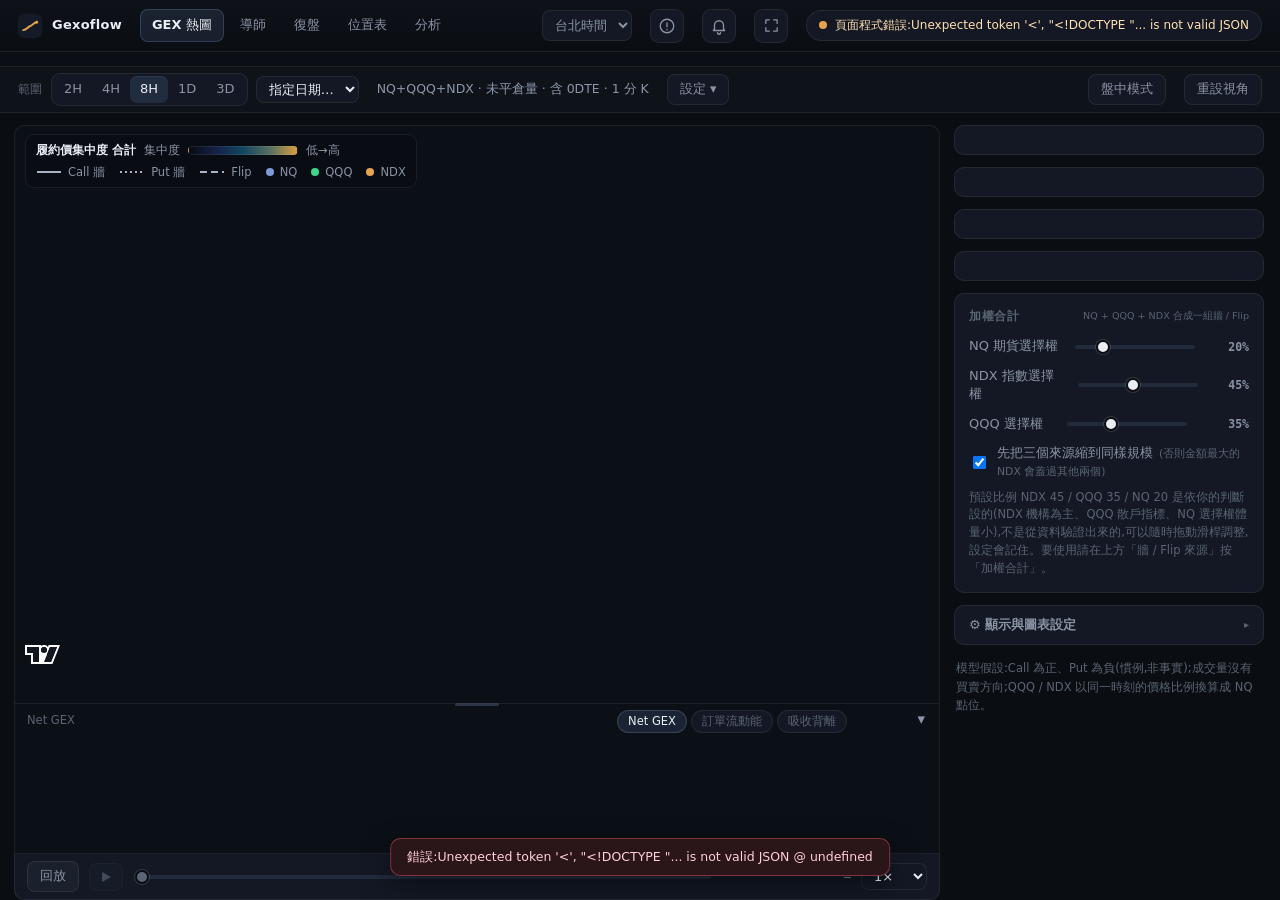
==== commit 66c557c1: "前端+後端:副圖加「吸收背離」分頁(流量vs價格背離) /api/flowmom 多回第5欄 vol;前端新增吸收背離分頁(賣方主動但價格沒跌=看多綠、反之紅);第一版左軸造成十字線主副圖對不準,改獨" ====
--- a/web/index.html
+++ b/web/index.html
@@ -116,7 +116,7 @@
         <div class="subwrap" id="subwrap">
           <div class="subResize" id="subResize" title="上下拖曳調整副圖高度(雙擊恢復預設)"></div>
           <button class="subFold" id="subFold" title="收合/展開副圖" aria-label="收合副圖">▾</button>
-          <div class="subtabs" id="subtabs"><button data-v="net" class="on">Net GEX</button><button data-v="sq" title="Bookmap 訂單流:累積 Delta 與每分鐘主動買賣淨量">訂單流動能</button></div>
+          <div class="subtabs" id="subtabs"><button data-v="net" class="on">Net GEX</button><button data-v="sq" title="Bookmap 訂單流:累積 Delta 與每分鐘主動買賣淨量">訂單流動能</button><button data-v="abs" title="流量方向 vs 價格方向的背離:賣方主動但價格沒跌=看多暗流(綠)、買方主動但價格沒漲=看空(紅)。3分鐘平均,未驗證">吸收背離</button></div>
           <div class="subtitle" id="subtitle">Net GEX</div>
           <div id="subchart"></div>
         </div>
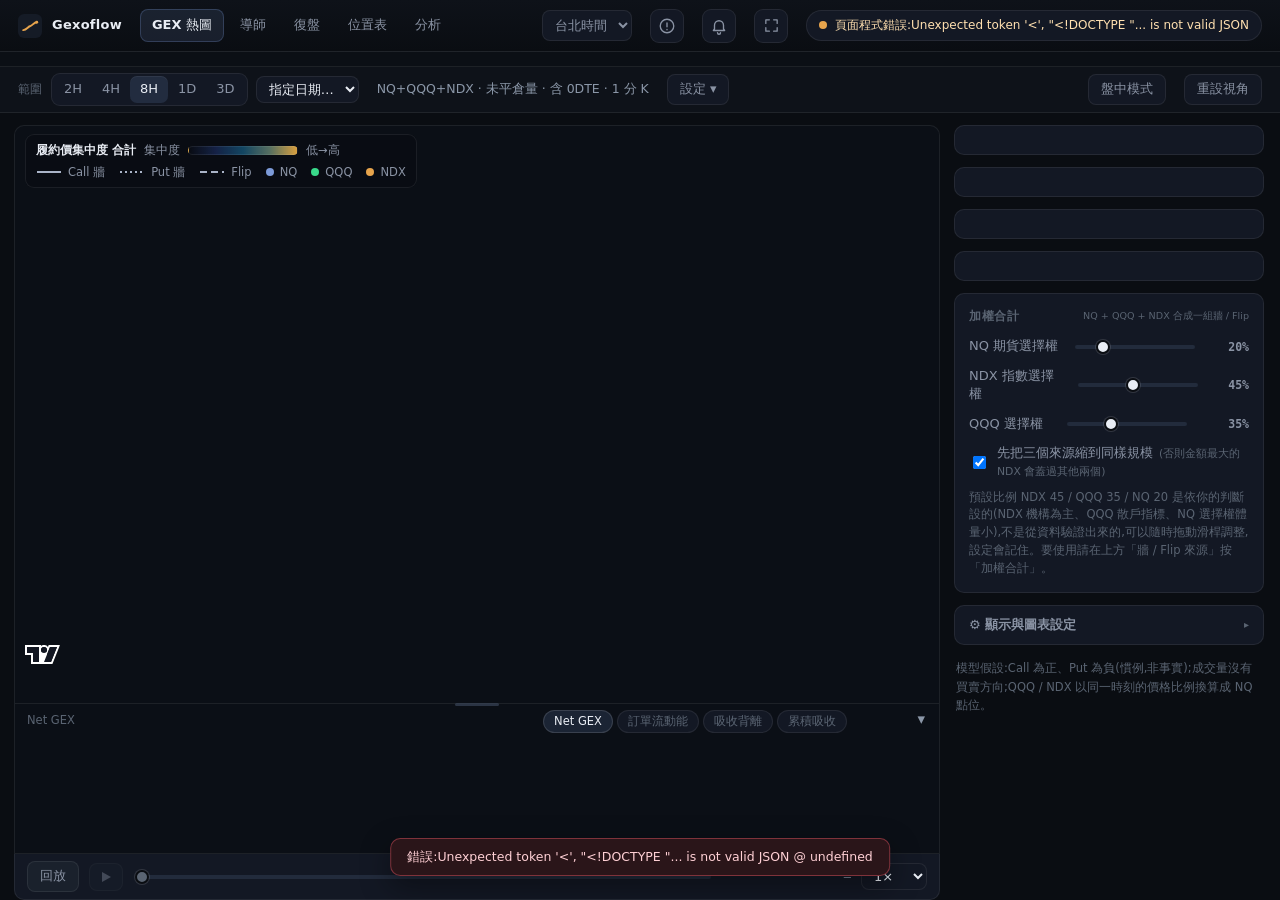
==== commit fd324d6b: "前端:副圖加「累積吸收」分頁(滾動30分累積Delta vs 價格變動背離) 補「吸收背離」抓不到的暗流:每分鐘r/補單/imb在11-03真資料都被證實是雜訊, 暗流只在累積層級現形(整段累積del" ====
--- a/web/index.html
+++ b/web/index.html
@@ -116,7 +116,7 @@
         <div class="subwrap" id="subwrap">
           <div class="subResize" id="subResize" title="上下拖曳調整副圖高度(雙擊恢復預設)"></div>
           <button class="subFold" id="subFold" title="收合/展開副圖" aria-label="收合副圖">▾</button>
-          <div class="subtabs" id="subtabs"><button data-v="net" class="on">Net GEX</button><button data-v="sq" title="Bookmap 訂單流:累積 Delta 與每分鐘主動買賣淨量">訂單流動能</button><button data-v="abs" title="流量方向 vs 價格方向的背離:賣方主動但價格沒跌=看多暗流(綠)、買方主動但價格沒漲=看空(紅)。3分鐘平均,未驗證">吸收背離</button></div>
+          <div class="subtabs" id="subtabs"><button data-v="net" class="on">Net GEX</button><button data-v="sq" title="Bookmap 訂單流:累積 Delta 與每分鐘主動買賣淨量">訂單流動能</button><button data-v="abs" title="流量方向 vs 價格方向的背離:賣方主動但價格沒跌=看多暗流(綠)、買方主動但價格沒漲=看空(紅)。3分鐘平均,未驗證">吸收背離</button><button data-v="cum" title="滾動30分鐘累積 Delta 對上同段價格淨變動:累積賣壓但價格沒跌=看多暗流(綠)、累積買壓但價格沒漲=看空(紅)。抓「小單一直補、每分鐘不明顯」的暗流,未驗證">累積吸收</button></div>
           <div class="subtitle" id="subtitle">Net GEX</div>
           <div id="subchart"></div>
         </div>
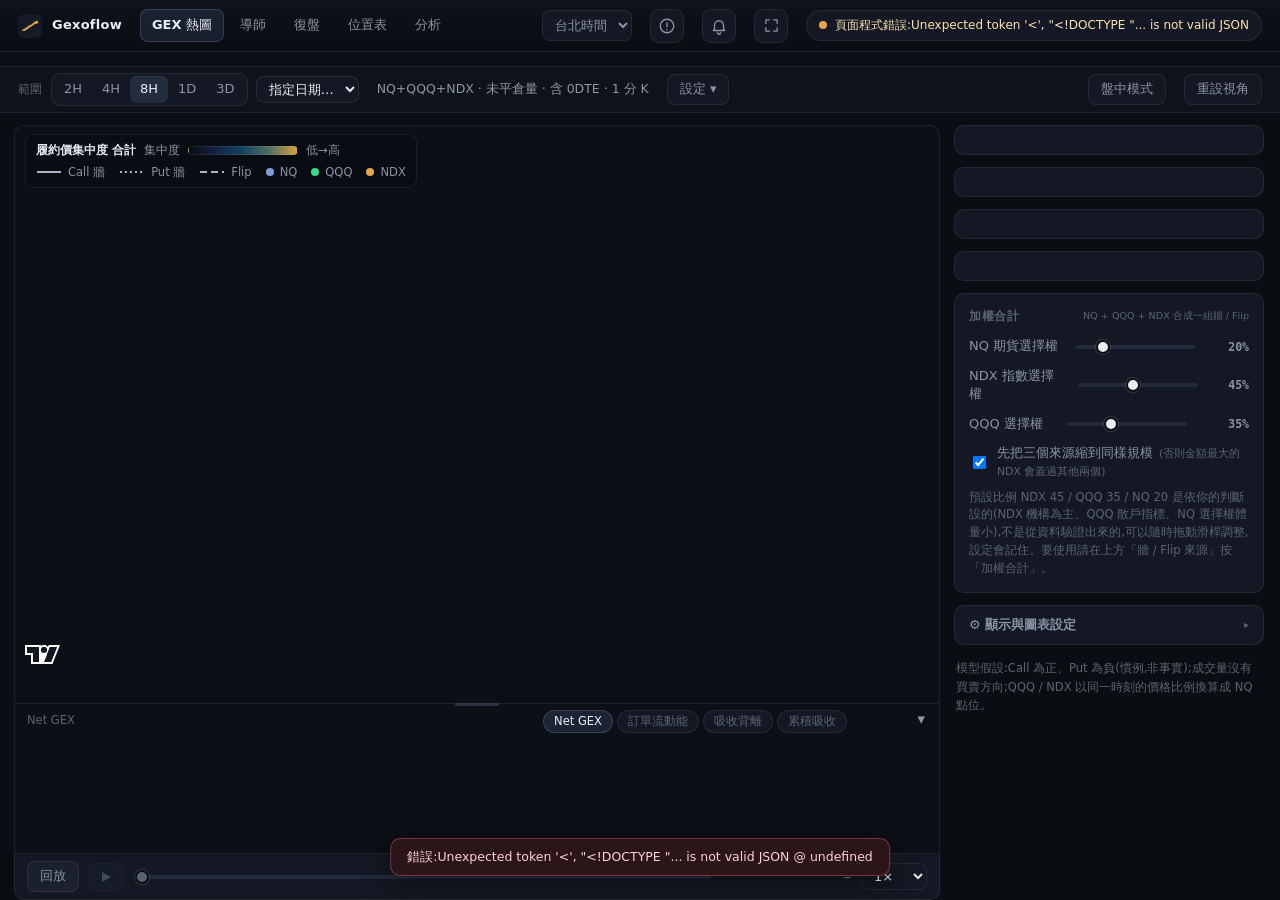
==== commit f5c3e03b: "累積吸收訊號:方向翻轉(延續假設)+ 門檻放寬 FLOW_MIN 500→300 - 回測 8 天 16 段(15 段分勝負)方向走反 80%,把「吸收=反轉」翻成「背離=延續」:綠=累積買壓+價格沒" ====
--- a/web/index.html
+++ b/web/index.html
@@ -116,7 +116,7 @@
         <div class="subwrap" id="subwrap">
           <div class="subResize" id="subResize" title="上下拖曳調整副圖高度(雙擊恢復預設)"></div>
           <button class="subFold" id="subFold" title="收合/展開副圖" aria-label="收合副圖">▾</button>
-          <div class="subtabs" id="subtabs"><button data-v="net" class="on">Net GEX</button><button data-v="sq" title="Bookmap 訂單流:累積 Delta 與每分鐘主動買賣淨量">訂單流動能</button><button data-v="abs" title="流量方向 vs 價格方向的背離:賣方主動但價格沒跌=看多暗流(綠)、買方主動但價格沒漲=看空(紅)。3分鐘平均,未驗證">吸收背離</button><button data-v="cum" title="滾動30分鐘累積 Delta 對上同段價格淨變動:累積賣壓但價格沒跌=看多暗流(綠)、累積買壓但價格沒漲=看空(紅)。抓「小單一直補、每分鐘不明顯」的暗流,未驗證">累積吸收</button></div>
+          <div class="subtabs" id="subtabs"><button data-v="net" class="on">Net GEX</button><button data-v="sq" title="Bookmap 訂單流:累積 Delta 與每分鐘主動買賣淨量">訂單流動能</button><button data-v="abs" title="流量方向 vs 價格方向的背離:賣方主動但價格沒跌=看多暗流(綠)、買方主動但價格沒漲=看空(紅)。3分鐘平均,未驗證">吸收背離</button><button data-v="cum" title="滾動30分鐘累積 Delta 對上同段價格淨變動(方向已翻轉·延續假設):累積買壓但價格沒漲=看多突破(綠)、累積賣壓但價格沒跌=看空(紅)。抓「小單一直補、每分鐘不明顯」的暗流,未驗證">累積吸收</button></div>
           <div class="subtitle" id="subtitle">Net GEX</div>
           <div id="subchart"></div>
         </div>
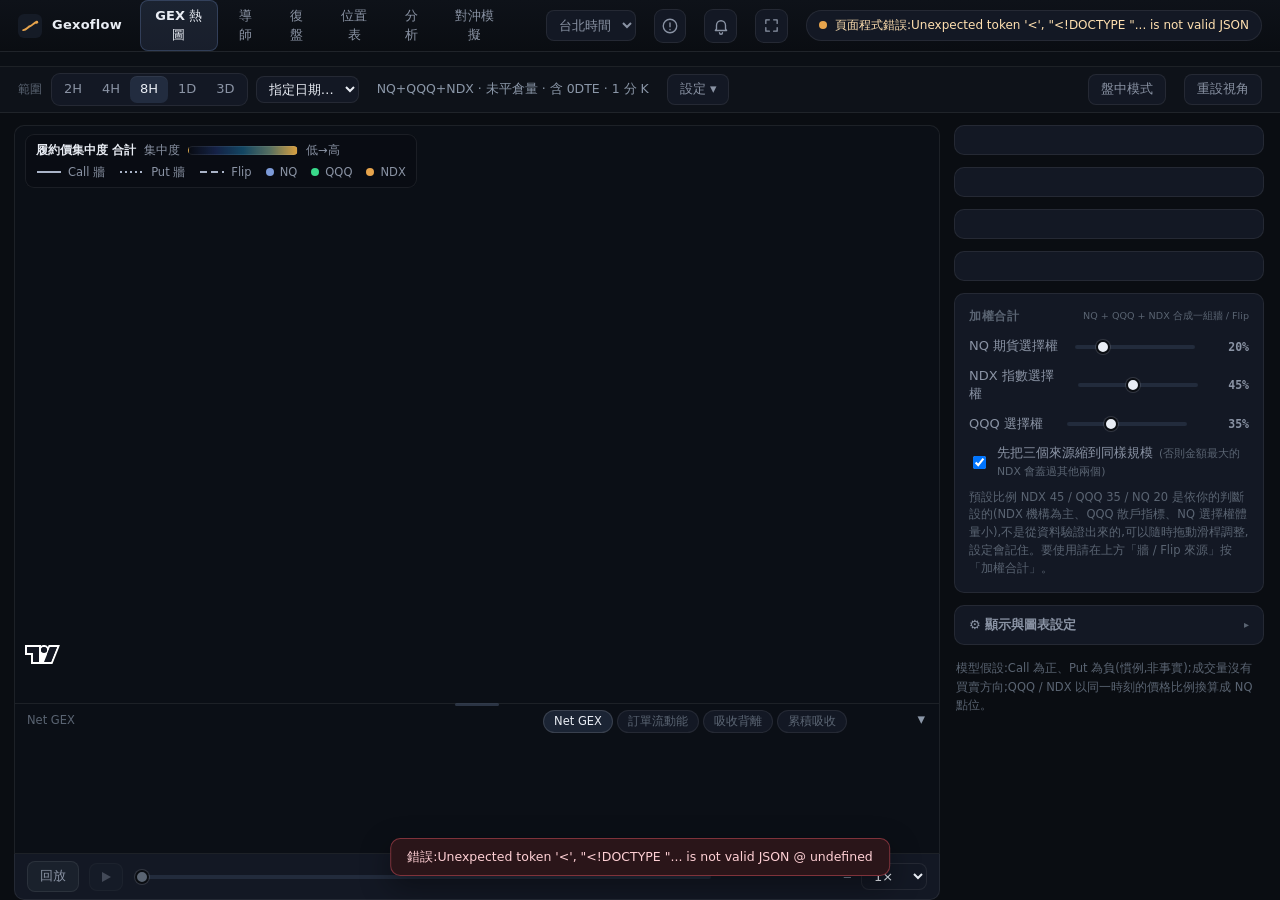
==== commit cfae68e8: "對沖模擬頁:Black-76 定價、模擬引擎(回放/即時、手動與自動 Delta 對沖、損益拆解)、API、前端分頁與測試 Co-Authored-By: Claude Sonnet 5.5 <nor" ====
--- a/web/index.html
+++ b/web/index.html
@@ -21,6 +21,7 @@
       <button data-tab="review">復盤</button>
       <button data-tab="table">位置表</button>
       <button data-tab="anly">分析</button>
+      <button data-tab="hedge">對沖模擬</button>
       </nav>
     <div class="grow"></div>
     <label class="tzsel" title="圖上時間的時區">
@@ -322,6 +323,74 @@
     </div>
   </section>
 
+  <section id="view-hedge" class="view hidden">
+    <div class="hg-bar">
+      <label class="hg-f">帳戶 <select id="hgAcct"></select></label>
+      <button class="ghost" id="hgNew">＋新帳戶</button>
+      <span class="hg-badge" id="hgMode"></span>
+      <span class="hg-clock" id="hgClock">—</span>
+      <span class="hg-ctl" id="hgReplayCtl" hidden>
+        <button class="ghost" id="hgPlay">▶ 播放</button>
+        <select id="hgSpeed" title="每秒前進幾分鐘"><option value="1">1 分/秒</option><option value="5" selected>5 分/秒</option><option value="15">15 分/秒</option><option value="30">30 分/秒</option></select>
+        <button class="ghost" data-hgstep="1">+1分</button><button class="ghost" data-hgstep="5">+5分</button><button class="ghost" data-hgstep="30">+30分</button>
+        <button class="ghost" id="hgToClose">到收盤</button>
+      </span>
+      <span class="grow"></span>
+      <button class="ghost" id="hgReset">重設</button><button class="ghost" id="hgDel">刪除</button>
+    </div>
+    <div class="hg-body">
+      <div class="hg-col">
+        <div class="hg-card"><h4>下單<small>價格是用快照 IV 算的理論價,不是真實報價</small></h4>
+          <div class="hg-row"><label class="hg-f">到期日 <select id="hgExp"></select></label>
+            <label class="hg-f">組合 <select id="hgPreset"></select></label>
+            <label class="hg-f">間距(點) <input type="number" id="hgWidth" value="100" step="25" min="0"></label>
+            <label class="hg-f">口數 <input type="number" id="hgQty" value="1" min="1" max="200"></label>
+            <button class="ghost" id="hgApply">套用</button></div>
+          <div class="hg-chainwrap"><table class="hg-t" id="hgChain"></table></div>
+          <div class="hg-hint">點價格欄 = 加入一條「買進」腿;在下面可改買/賣、口數。</div>
+          <div id="hgBuilder"></div>
+          <div class="hg-row"><button class="hg-go" id="hgSubmit">送出下單</button><button class="ghost" id="hgClear">清空</button><span class="hg-hint" id="hgPrev"></span></div>
+        </div>
+        <div class="hg-card"><h4>對沖設定</h4>
+          <div class="hg-row"><label class="hg-f"><input type="checkbox" id="hgAuto"> 自動對沖</label>
+            <label class="hg-f">淨 Delta 超過 ± <input type="number" id="hgThr" step="0.1" min="0" style="width:64px"> 口 NQ</label>
+            <label class="hg-f">對沖到 <input type="number" id="hgTgt" step="0.1" style="width:64px"> 口</label>
+            <label class="hg-f">冷卻 <input type="number" id="hgCool" min="0" style="width:56px"> 分</label>
+            <label class="hg-f">期貨 <select id="hgInst"><option value="20">NQ($20/點)</option><option value="2">MNQ($2/點)</option></select></label></div>
+          <div class="hg-row"><label class="hg-f">選擇權半價差(點) <input type="number" id="hgHs" step="0.25" min="0" style="width:64px"></label>
+            <label class="hg-f">選擇權手續費/口 <input type="number" id="hgOptFee" step="0.1" min="0" style="width:64px"></label>
+            <label class="hg-f">NQ 手續費 <input type="number" id="hgNqFee" step="0.1" min="0" style="width:56px"></label>
+            <label class="hg-f">MNQ 手續費 <input type="number" id="hgMnqFee" step="0.1" min="0" style="width:56px"></label>
+            <label class="hg-f">期貨滑價(點) <input type="number" id="hgSlip" step="0.25" min="0" style="width:56px"></label>
+            <button class="ghost" id="hgSaveP">儲存設定</button></div>
+          <div class="hg-row"><button class="hg-go" id="hgHedge">手動對沖到目標</button><button class="ghost" id="hgFlat">平掉所有期貨</button>
+            <span class="hg-hint">手動:把淨 Delta 買賣期貨抵到「對沖到」那個數字(取整口)。</span></div>
+        </div>
+      </div>
+      <div class="hg-col">
+        <div class="hg-cards" id="hgCards"></div>
+        <div class="hg-card"><h4>持倉</h4><div class="hg-tablewrap"><table class="hg-t" id="hgLegs"></table></div></div>
+        <div class="hg-card"><h4>損益曲線<small>點圖例可開關各項</small></h4><div id="hgLegend" class="hg-legend"></div><div id="hgEq" class="hg-chart"></div></div>
+        <div class="hg-card"><h4>淨 Delta<small>虛線 = 自動對沖門檻</small></h4><div id="hgDl" class="hg-chart sm"></div></div>
+      </div>
+      <div class="hg-col">
+        <div class="hg-card"><h4>比較不同對沖門檻<small>同一組部位、同一段時間各跑一次</small></h4>
+          <div class="hg-row"><label class="hg-f">部位來源 <select id="hgCmpSrc"><option value="open">目前持倉</option><option value="builder">下單區的腿</option></select></label>
+            <label class="hg-f">從現在起 <select id="hgCmpMin"><option value="60">60 分</option><option value="120" selected>120 分</option><option value="240">240 分</option><option value="390">一整個盤</option></select></label>
+            <button class="hg-go" id="hgCmp">開始比較</button></div>
+          <div id="hgCmpOut" class="hg-hint">會比較:不對沖、自動 ±0.25 / ±0.5 / ±1 / ±2 口 NQ。用上面的成本與期貨設定。</div>
+          <div id="hgCmpChart" class="hg-chart sm" hidden></div></div>
+        <div class="hg-card"><h4>成交紀錄</h4><div class="hg-tablewrap tall"><table class="hg-t" id="hgTrades"></table></div></div>
+        <details class="hg-card hg-help"><summary>怎麼讀這頁(白話)</summary>
+          <p><b>淨 Delta</b>:你的部位現在等於持有幾口 NQ 期貨。+1 就是 NQ 漲 1 點賺約 $20、跌 1 點賠約 $20。</p>
+          <p><b>對沖</b>:買賣 NQ/MNQ 期貨把淨 Delta 拉回接近 0,這樣 NQ 小幅漲跌不太影響損益,剩下的主要是時間價值(Theta)和波動率(Vega)的變化。</p>
+          <p><b>Gamma</b>:NQ 每動 1 點,淨 Delta 會變多少口。買進選擇權 Gamma 為正:動得越大,對沖後越賺(但每天付 Theta);賣出相反。</p>
+          <p><b>損益拆解</b>:Delta=方向、Gamma=曲率、Theta=時間、Vega=IV 變化、其他=高階誤差與曲面移動、期貨=對沖單的損益、成本=手續費+滑價。加總=總損益。</p>
+          <p><b>限制</b>:資料庫沒有買賣報價,選擇權價格是 IV 反推的理論價 ± 你設的半價差;沒有模擬保證金與強平;到期以內含價值現金結算。結果是練習與比較對沖方式用,不是實盤績效預測。</p>
+        </details>
+      </div>
+    </div>
+  </section>
   <section id="view-review" class="view hidden">
     <div class="mentorbar">
       <div class="grp"><span class="lbl">導師每則評論都存檔;程式用 1 分 K 判定之後 30 分鐘先碰 +40 還是 −40(對錯不由 AI 決定)</span></div>
@@ -348,5 +417,6 @@
 <div class="toast" id="toast" hidden></div>
 <script src="lwc.js"></script>
 <script src="app.js"></script>
+<script src="hedge.js"></script>
 </body>
 </html>
--- a/web/style.css
+++ b/web/style.css
@@ -551,3 +551,42 @@
 .feLegend i.ci{border-radius:50%}.feLegend i.sw{border:0;border-left:3px solid #8b97a8;border-radius:0;width:12px}
 .feLegend em{font-style:normal;color:var(--dim)}
 .feLegend .feOpt{pointer-events:auto;display:inline-flex;align-items:center;gap:4px}.feLegend select{background:#141b27;color:var(--muted);border:1px solid #2a3547;border-radius:5px;font:inherit;padding:1px 3px}.feLegend .feM{margin-left:2px}
+
+/* ---------- 對沖模擬頁(hedge.js) ---------- */
+.hg-bar{display:flex;flex-wrap:wrap;align-items:center;gap:8px 12px;padding:10px 18px;border-bottom:1px solid var(--line);background:var(--bg2)}
+.hg-badge{padding:2px 9px;border-radius:999px;font-size:11.5px;background:var(--panel);border:1px solid var(--line2);color:var(--muted)}
+.hg-badge.live{color:#0a0d12;background:var(--up);border-color:transparent;font-weight:650}
+.hg-clock{font-family:var(--mono);color:var(--text)}
+.hg-ctl{display:inline-flex;gap:6px;align-items:center}
+.hg-body{flex:1;min-height:0;display:grid;grid-template-columns:minmax(380px,1.05fr) minmax(420px,1.3fr) minmax(320px,1fr);gap:12px;padding:12px 14px;overflow:hidden}
+.hg-col{min-height:0;overflow:auto;display:flex;flex-direction:column;gap:10px;padding-right:2px}
+.hg-card{background:var(--bg2);border:1px solid var(--line);border-radius:10px;padding:10px 12px}
+.hg-card h4{margin:0 0 8px;font-size:13px;font-weight:650}
+.hg-card h4 small{margin-left:8px;font-weight:400;color:var(--dim);font-size:11.5px}
+.hg-row{display:flex;flex-wrap:wrap;align-items:center;gap:8px 12px;margin:6px 0}
+.hg-f{display:inline-flex;align-items:center;gap:5px;color:var(--muted);font-size:12px}
+.hg-f input[type=number],.hg-f select{background:var(--panel);border:1px solid var(--line);border-radius:7px;padding:3px 6px;color:var(--text);width:80px}
+.hg-f select{width:auto}
+.hg-hint{color:var(--dim);font-size:11.5px}
+.hg-go{background:rgba(231,164,76,.16);border:1px solid rgba(231,164,76,.45);color:var(--amber);border-radius:8px;padding:5px 13px;font-weight:600}
+.hg-go:hover{background:rgba(231,164,76,.26)}
+.hg-cards{display:grid;grid-template-columns:repeat(3,minmax(0,1fr));gap:8px}
+.hg-kpi{background:var(--bg2);border:1px solid var(--line);border-radius:10px;padding:8px 11px}
+.hg-kpi .k{color:var(--dim);font-size:11px}.hg-kpi .v{font-family:var(--mono);font-size:17px;margin-top:2px}.hg-kpi .s{color:var(--muted);font-size:11px;margin-top:2px}
+.hg-up{color:var(--up)}.hg-dn{color:var(--dn)}
+.hg-tablewrap{overflow:auto;max-height:230px}.hg-tablewrap.tall{max-height:340px}
+.hg-t{width:100%;border-collapse:collapse;font-size:12px;font-variant-numeric:tabular-nums}
+.hg-t th{color:var(--dim);font-weight:500;text-align:right;padding:3px 6px;position:sticky;top:0;background:var(--bg2)}
+.hg-t td{padding:3px 6px;text-align:right;border-top:1px solid var(--line);white-space:nowrap}
+.hg-t th:first-child,.hg-t td:first-child{text-align:left}
+.hg-chainwrap{max-height:250px;overflow:auto;border:1px solid var(--line);border-radius:8px}
+#hgChain td.px{cursor:pointer}#hgChain td.px:hover{background:rgba(125,155,217,.18)}
+#hgChain tr.atm td{background:rgba(231,164,76,.08)}#hgChain td.k{text-align:center;color:var(--text);font-weight:600}
+.hg-leg{display:flex;align-items:center;gap:8px;margin:4px 0;font-size:12px}
+.hg-leg button{padding:2px 8px}.hg-leg .buy{color:var(--up)}.hg-leg .sell{color:var(--dn)}
+.hg-chart{height:210px;border:1px solid var(--line);border-radius:8px;background:#0b0f16}.hg-chart.sm{height:150px}
+.hg-legend{display:flex;flex-wrap:wrap;gap:6px;margin-bottom:6px}
+.hg-legend button{background:var(--panel);border:1px solid var(--line);border-radius:999px;padding:2px 9px;color:var(--muted);font-size:11.5px}
+.hg-legend button.on{color:var(--text)}.hg-legend i{display:inline-block;width:8px;height:8px;border-radius:50%;margin-right:5px}
+.hg-help p{margin:6px 0;color:var(--muted);line-height:1.6}.hg-help summary{cursor:pointer;font-weight:600}
+@media (max-width:1250px){.hg-body{grid-template-columns:1fr;overflow:auto}.hg-col{overflow:visible}}
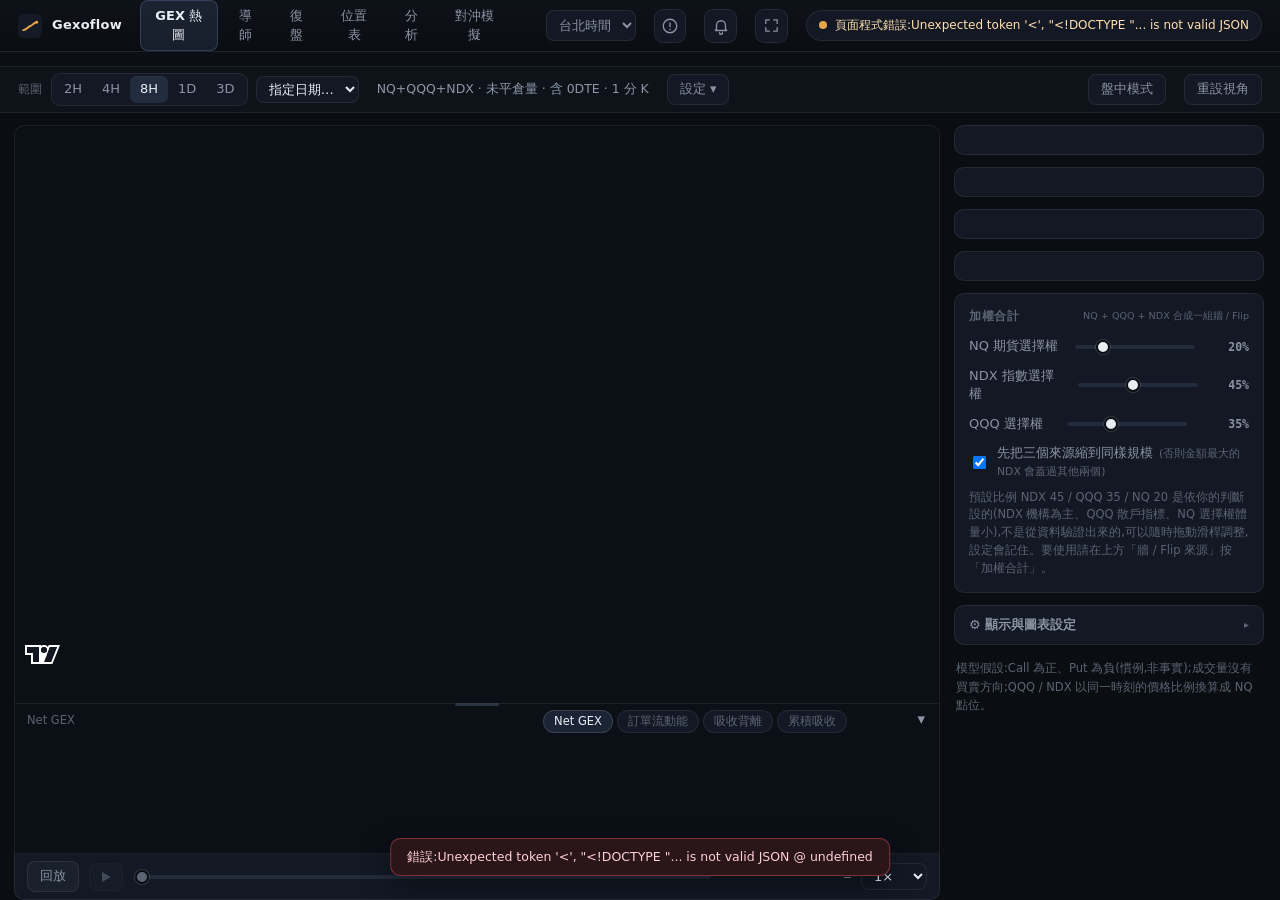
==== commit 125231a4: "移除圖表左上角圖例(開高低收/GEX壓力/牆線/±1σ 0DTE 壓力帶) 使用者要求把左上角圖例整塊拿掉。updateLegend 改成無作用函式以保留各處呼叫點, 移除 index.html 的 " ====
--- a/web/index.html
+++ b/web/index.html
@@ -97,7 +97,6 @@
       <div class="stage">
         <div class="chartwrap">
           <div id="chart"></div>
-          <div class="legend" id="legend"></div>
           <div class="tip" id="tip" hidden></div>
           <div class="sbar" id="sbar" hidden role="status"></div>
           <div class="busy" id="busy" hidden><span></span>計算牆與 flip…</div>
--- a/web/style.css
+++ b/web/style.css
@@ -59,12 +59,6 @@
 .stage{display:flex;flex-direction:column;min-width:0;min-height:0;padding:12px 0 0 14px}
 .chartwrap{position:relative;flex:1;min-height:200px;border:1px solid var(--line);border-radius:var(--r) var(--r) 0 0;background:#0b0f16;overflow:hidden}
 #chart{position:absolute;inset:0}
-.legend{position:absolute;left:10px;top:8px;z-index:3;pointer-events:none;display:flex;flex-direction:column;gap:5px;max-width:72%;padding:7px 10px;border-radius:9px;background:rgba(10,13,19,.74);border:1px solid var(--line);backdrop-filter:blur(4px)}
-.legend .ohlc{font:12px var(--mono);color:var(--muted)}
-.legend .ohlc b{color:var(--text);font-weight:600;margin-right:10px}
-.legend .keys{display:flex;flex-wrap:wrap;gap:4px 14px;font-size:11.5px;color:var(--muted)}
-.legend .k{display:inline-flex;align-items:center;gap:6px}
-.legend svg{display:block}
 .tip{position:absolute;z-index:5;pointer-events:none;min-width:190px;padding:10px 12px;border-radius:10px;background:rgba(17,22,32,.96);border:1px solid var(--line2);box-shadow:0 10px 30px rgba(0,0,0,.45);font-size:12px;backdrop-filter:blur(6px)}
 .tip .t{color:var(--muted);margin-bottom:6px;font-size:11.5px}
 .tip .big{font:600 14px var(--mono);margin-bottom:6px}
@@ -166,8 +160,6 @@
 .hbtn:hover{color:var(--text);border-color:var(--line2)}
 .hbtn b{position:absolute;top:-5px;right:-5px;min-width:17px;height:17px;padding:0 4px;border-radius:9px;background:var(--amber);color:#1a1205;font:700 10.5px/17px var(--sans);text-align:center}
 .cbar{height:9px;border-radius:5px;background:#0b0f16;border:1px solid var(--line);margin-top:2px}
-.legend .heatinfo{display:flex;align-items:center;gap:8px;font-size:11.5px;color:var(--muted)}
-.legend .heatinfo .cbar{width:110px;margin:0}
 .pick{display:flex;gap:12px;margin:8px 0}
 .pick label{display:flex;flex-direction:column;gap:4px;font-size:11.5px;color:var(--muted)}
 .pick input[type=color]{width:46px;height:26px;padding:0;border:1px solid var(--line2);border-radius:6px;background:none;cursor:pointer}
@@ -184,7 +176,10 @@
 .card table.mini td,.card table.mini th{padding:3px 4px;text-align:right;font-weight:400;border-top:1px solid var(--line)}
 .card table.mini th:first-child,.card table.mini td:first-child{text-align:left;color:var(--muted)}
 .card .pc{display:flex;height:6px;border-radius:3px;overflow:hidden;margin-top:3px}
-.evcard{position:absolute;z-index:6;width:300px;padding:14px 15px;border-radius:14px;background:rgba(18,23,33,.97);border:1px solid var(--line2);box-shadow:0 14px 40px rgba(0,0,0,.55)}
+.evcard{position:absolute;z-index:6;width:300px;max-height:calc(100% - 16px);overflow-y:auto;scrollbar-width:thin;padding:14px 15px;border-radius:14px;background:rgba(18,23,33,.97);border:1px solid var(--line2);box-shadow:0 14px 40px rgba(0,0,0,.55)}
+.evcard::-webkit-scrollbar{width:6px}
+.evcard::-webkit-scrollbar-thumb{background:rgba(255,255,255,.16);border-radius:3px}
+.evcard::-webkit-scrollbar-track{background:transparent}
 .evcard .chip{display:inline-block;padding:2px 9px;border-radius:999px;font-size:10.5px;letter-spacing:.08em;font-weight:650;background:rgba(231,164,76,.14);color:var(--amber)}
 .evcard .x{position:absolute;right:10px;top:8px;background:none;border:0;color:var(--muted);font-size:18px;line-height:1}
 .evcard h4{margin:9px 0 2px;font-size:17px;font-weight:650}
@@ -205,7 +200,6 @@
 .drawer .ic{flex:none;width:22px;height:22px;border-radius:50%;display:grid;place-items:center;font-size:11px;font-weight:700;color:#0a0d12}
 .drawer .it .tt{font-size:12.5px}.drawer .it .ss{font-size:11px;color:var(--muted)}
 .drawer .dfoot{padding:8px 14px;font-size:11px;color:var(--dim);border-top:1px solid var(--line)}
-.legend .heatinfo b{color:var(--text);font-weight:600}
 
 #srcs .c-WGT.on{background:#ff7ad9}
 .card .wl{width:38px;text-align:right;font:600 11.5px var(--mono);color:var(--muted)}
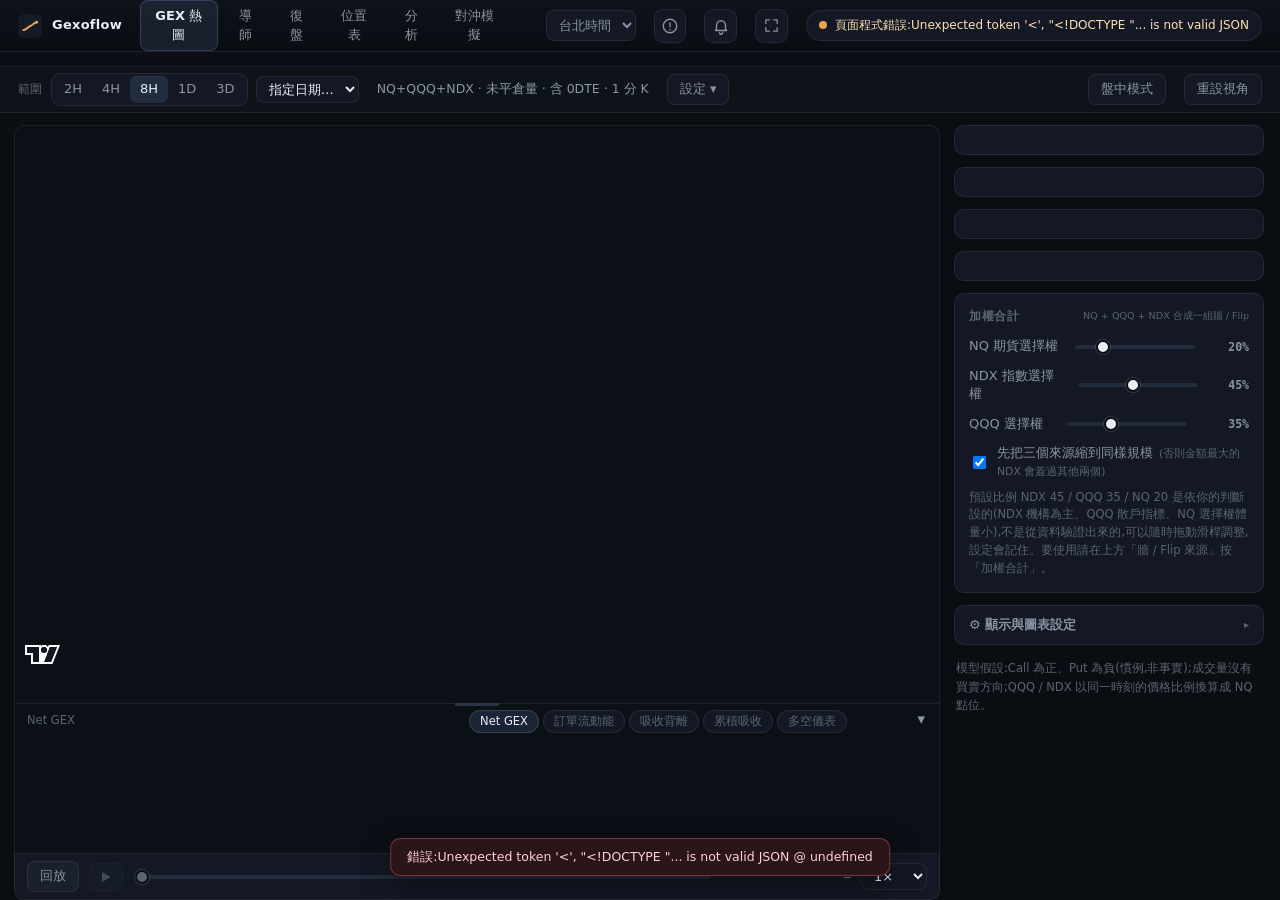
==== commit 1b402197: "熱圖副圖新增分頁「多空儀表」(即時多空儀表板) 把導師頁的即時多空儀表板搬進熱圖副圖:新增副圖分頁按鈕,點下去副圖區顯示 整排多/空磁磚,資料沿用 /api/thesis 的 gauge 欄位,隨快照" ====
--- a/web/index.html
+++ b/web/index.html
@@ -116,9 +116,10 @@
         <div class="subwrap" id="subwrap">
           <div class="subResize" id="subResize" title="上下拖曳調整副圖高度(雙擊恢復預設)"></div>
           <button class="subFold" id="subFold" title="收合/展開副圖" aria-label="收合副圖">▾</button>
-          <div class="subtabs" id="subtabs"><button data-v="net" class="on">Net GEX</button><button data-v="sq" title="Bookmap 訂單流:累積 Delta 與每分鐘主動買賣淨量">訂單流動能</button><button data-v="abs" title="流量方向 vs 價格方向的背離:賣方主動但價格沒跌=看多暗流(綠)、買方主動但價格沒漲=看空(紅)。3分鐘平均,未驗證">吸收背離</button><button data-v="cum" title="滾動30分鐘累積 Delta 對上同段價格淨變動(方向已翻轉·延續假設):累積買壓但價格沒漲=看多突破(綠)、累積賣壓但價格沒跌=看空(紅)。抓「小單一直補、每分鐘不明顯」的暗流,未驗證">累積吸收</button></div>
+          <div class="subtabs" id="subtabs"><button data-v="net" class="on">Net GEX</button><button data-v="sq" title="Bookmap 訂單流:累積 Delta 與每分鐘主動買賣淨量">訂單流動能</button><button data-v="abs" title="流量方向 vs 價格方向的背離:賣方主動但價格沒跌=看多暗流(綠)、買方主動但價格沒漲=看空(紅)。3分鐘平均,未驗證">吸收背離</button><button data-v="cum" title="滾動30分鐘累積 Delta 對上同段價格淨變動(方向已翻轉·延續假設):累積買壓但價格沒漲=看多突破(綠)、累積賣壓但價格沒跌=看空(紅)。抓「小單一直補、每分鐘不明顯」的暗流,未驗證">累積吸收</button><button data-v="gauge" title="導師頁的即時多空儀表板:各指標當下多/空/中性,跟導師頁同源、隨快照自動更新,未驗證預測力">多空儀表</button></div>
           <div class="subtitle" id="subtitle">Net GEX</div>
           <div id="subchart"></div>
+          <div id="subgauge" class="mdash subgauge" hidden></div>
         </div>
         <div class="replay" id="replay">
           <button class="rbtn" id="rToggle" title="進入回放:用時間軸看每個時間點的熱圖與關卡">回放</button>
--- a/web/style.css
+++ b/web/style.css
@@ -437,6 +437,11 @@
 .gfill.flat{top:calc(50% - 2px);height:4px;background:var(--muted)}
 .gname{font:600 11px/1.3 var(--sans);color:var(--muted);text-align:center}
 
+/* 副圖分頁「多空儀表」:HTML 磁磚列(非時間序列),填滿副圖區 */
+.subgauge{position:absolute;inset:0;align-items:center;padding:24px 14px 8px;overflow-y:hidden}
+.subgauge .gbar{height:64px}
+#subgauge[hidden]{display:none}
+
 /* 導師日結 */
 .mdailyBar{display:flex;flex-wrap:wrap;gap:8px;margin:6px 0}
 .mdailyBar input,.mdailyBar select{background:var(--bg2);color:inherit;border:1px solid var(--line);border-radius:6px;padding:4px 6px}
@@ -508,7 +513,7 @@
 .subFold{position:absolute;right:8px;top:3px;z-index:7;background:none;border:0;color:var(--mut,#8b97a8);font-size:15px;cursor:pointer;padding:2px 6px;border-radius:6px}
 .subFold:hover{background:#1c2432}
 .subwrap.folded{height:30px!important;overflow:hidden}
-.subwrap.folded #subchart,.subwrap.folded .subtitle,.subwrap.folded .subResize{display:none}
+.subwrap.folded #subchart,.subwrap.folded .subtitle,.subwrap.folded .subResize,.subwrap.folded #subgauge{display:none}
 
 .ladder{width:100%;max-width:420px;height:auto;display:block;font-family:ui-monospace,Menlo,monospace}
 .ladHead{font-weight:700;margin:2px 0 6px}
